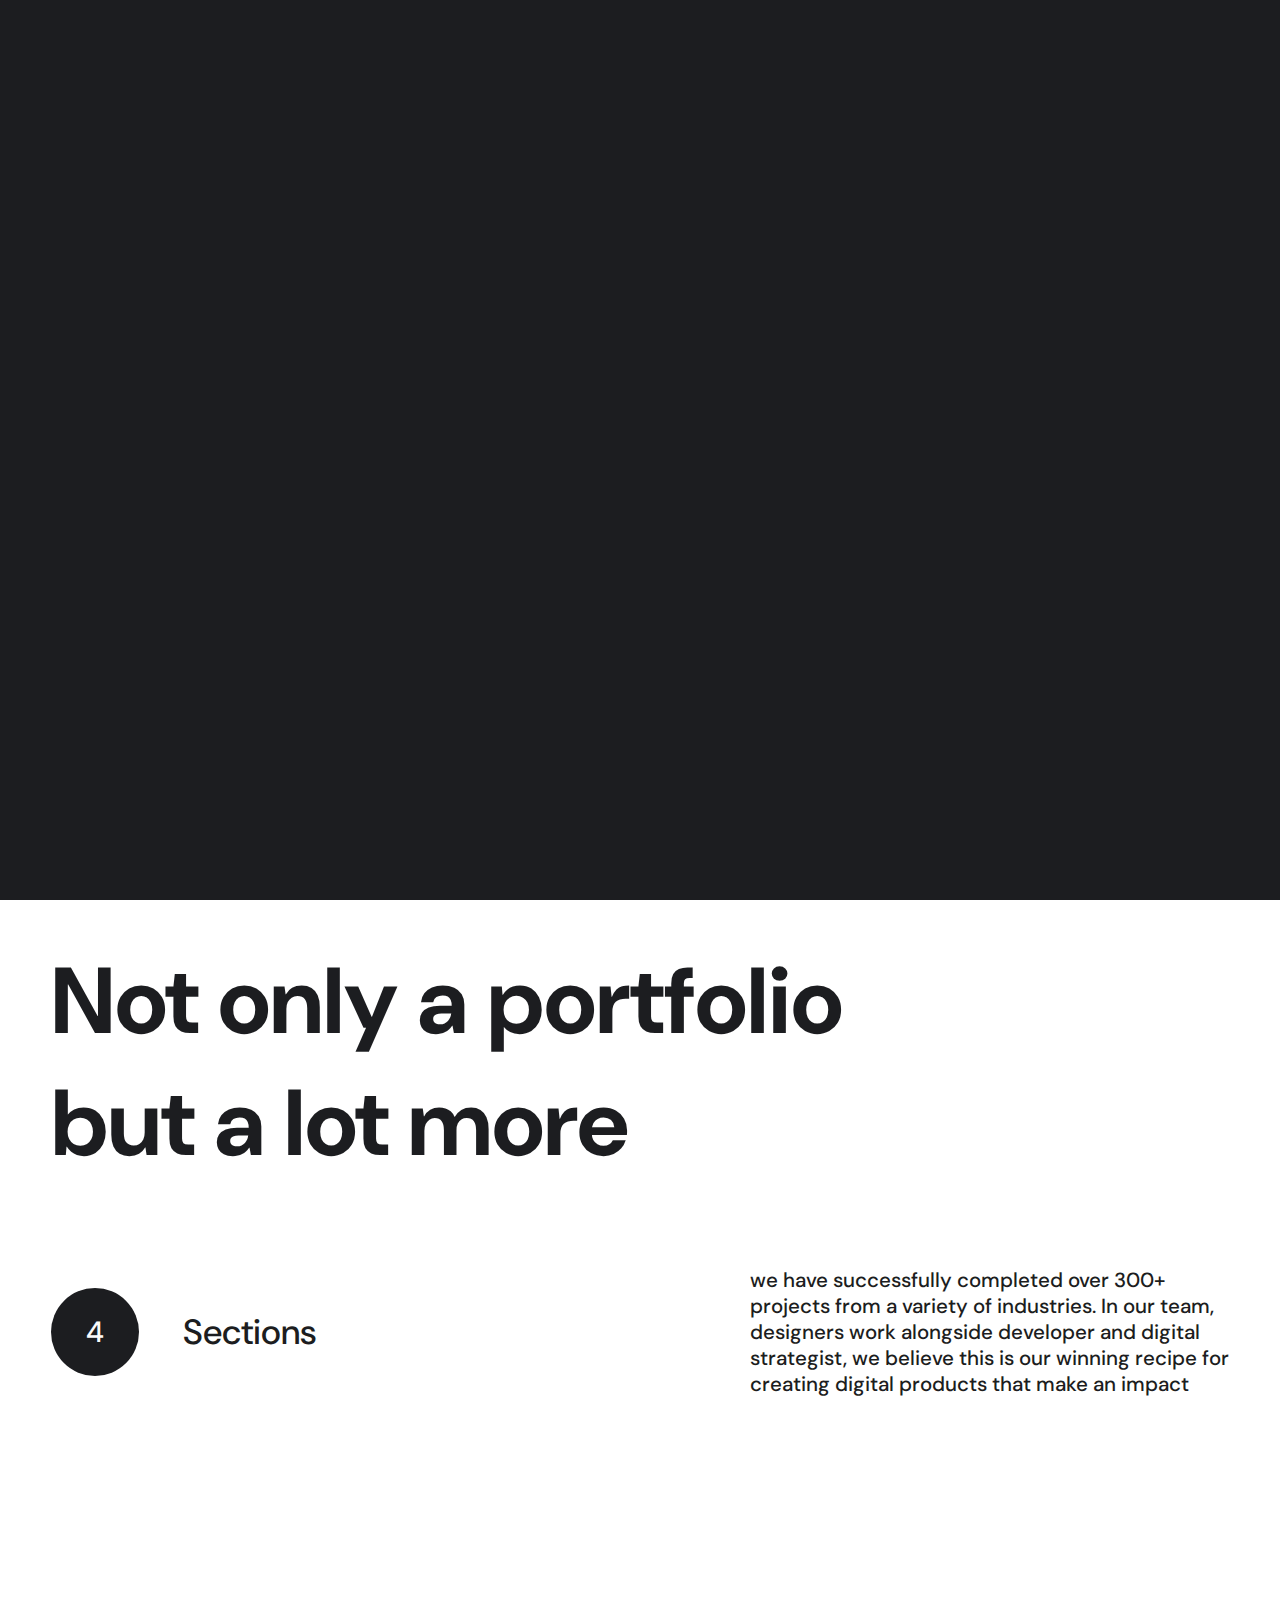
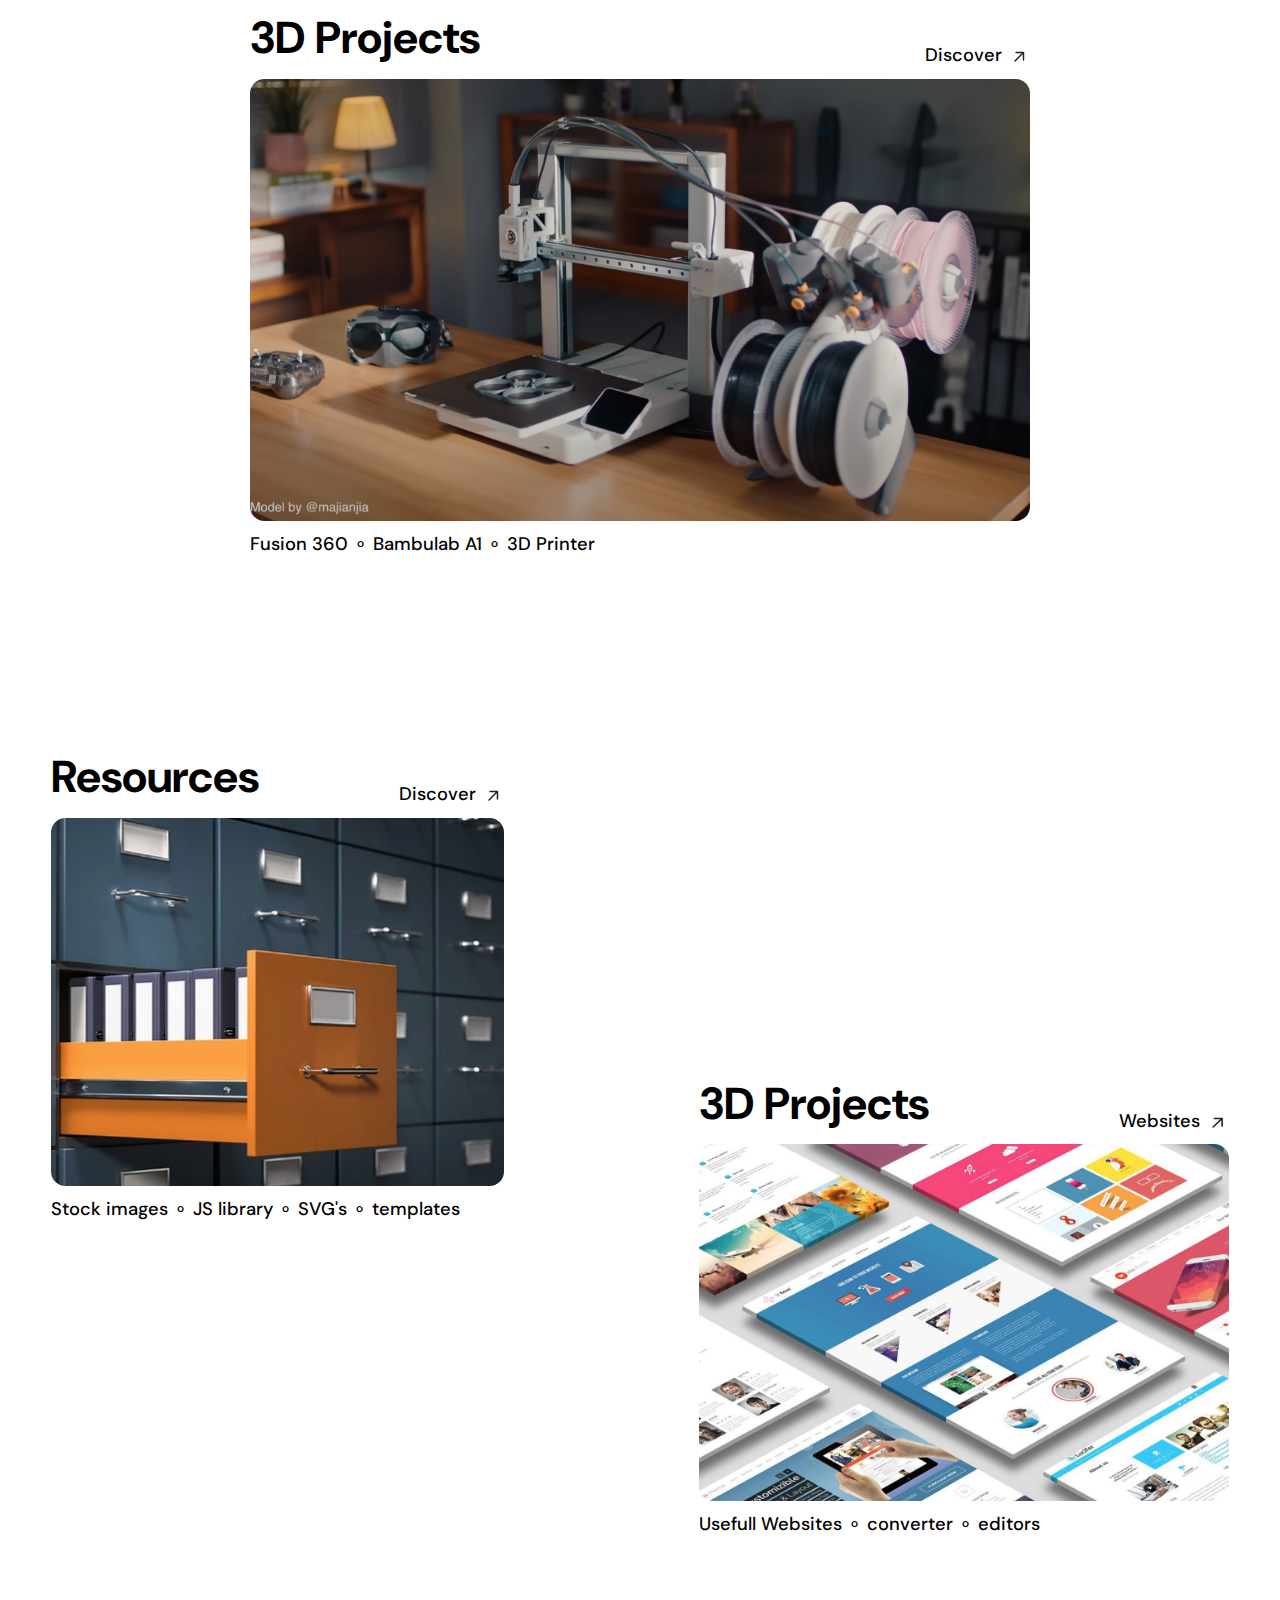
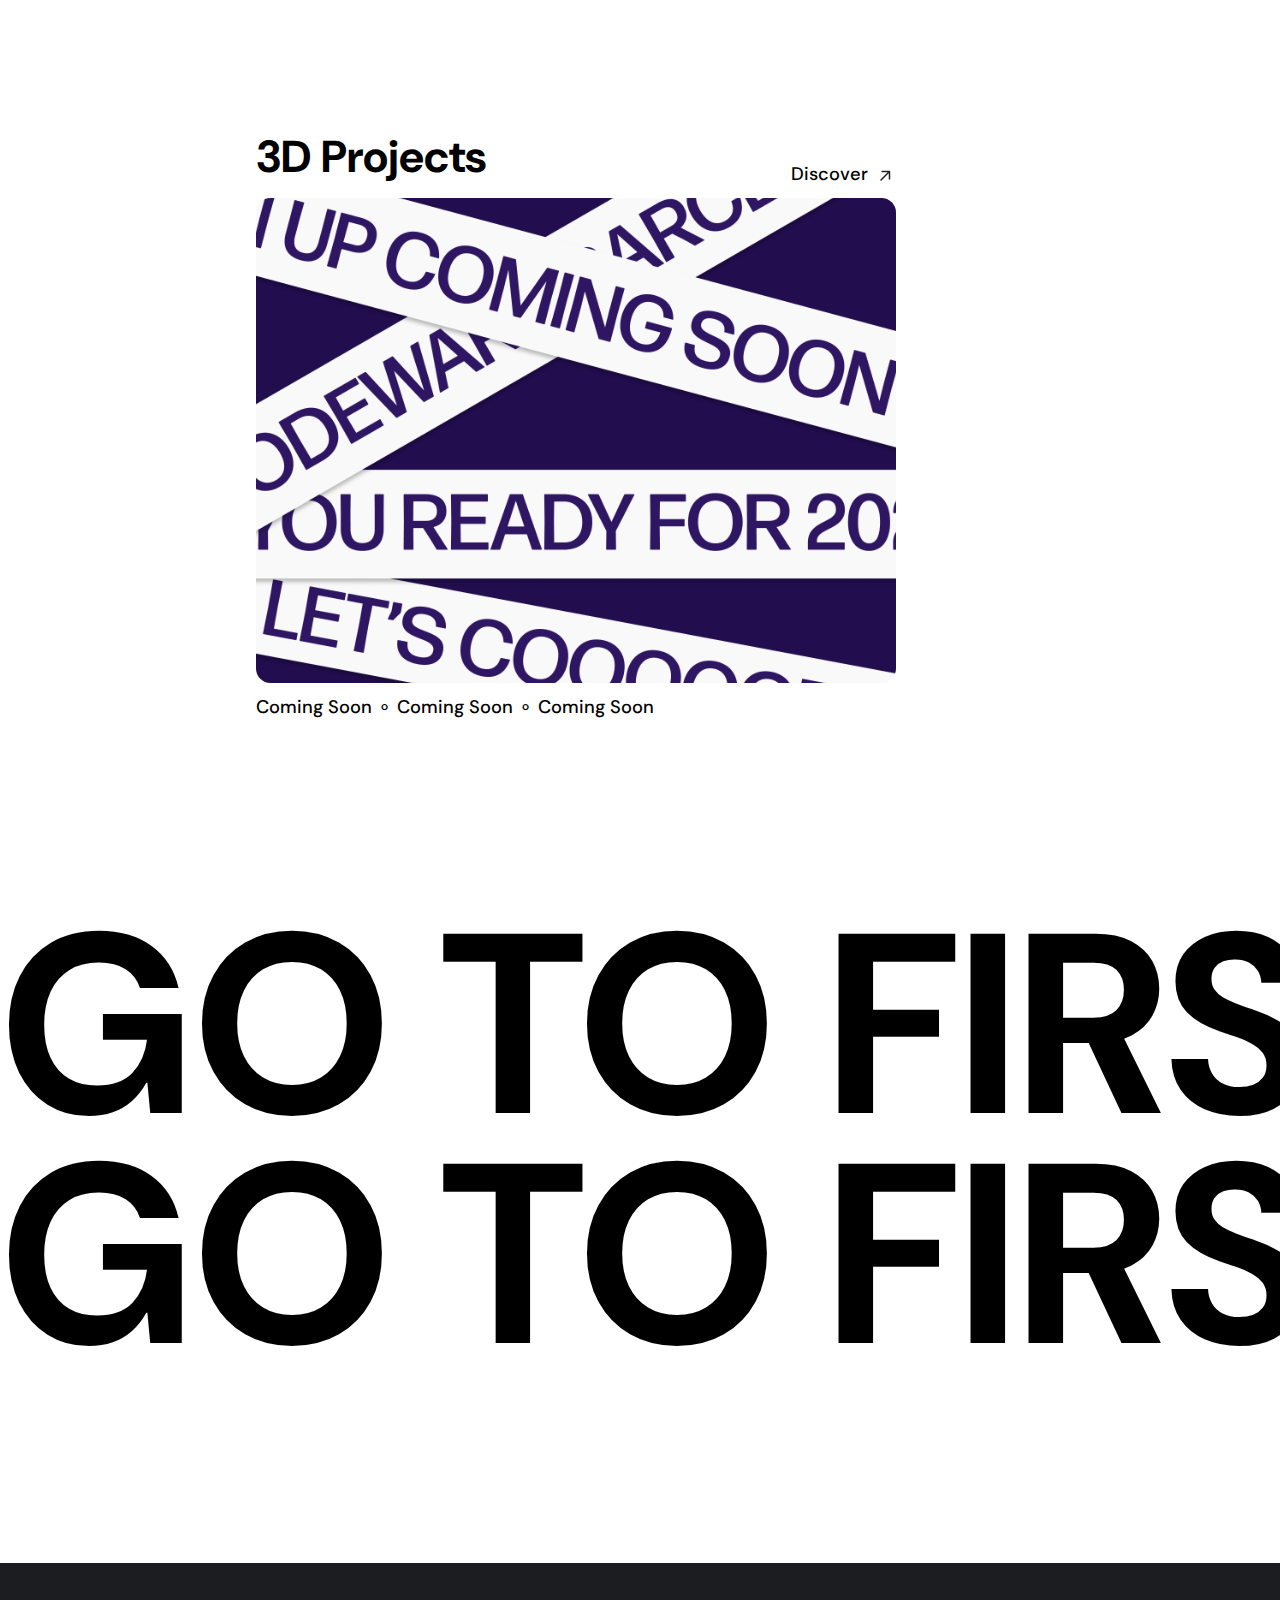
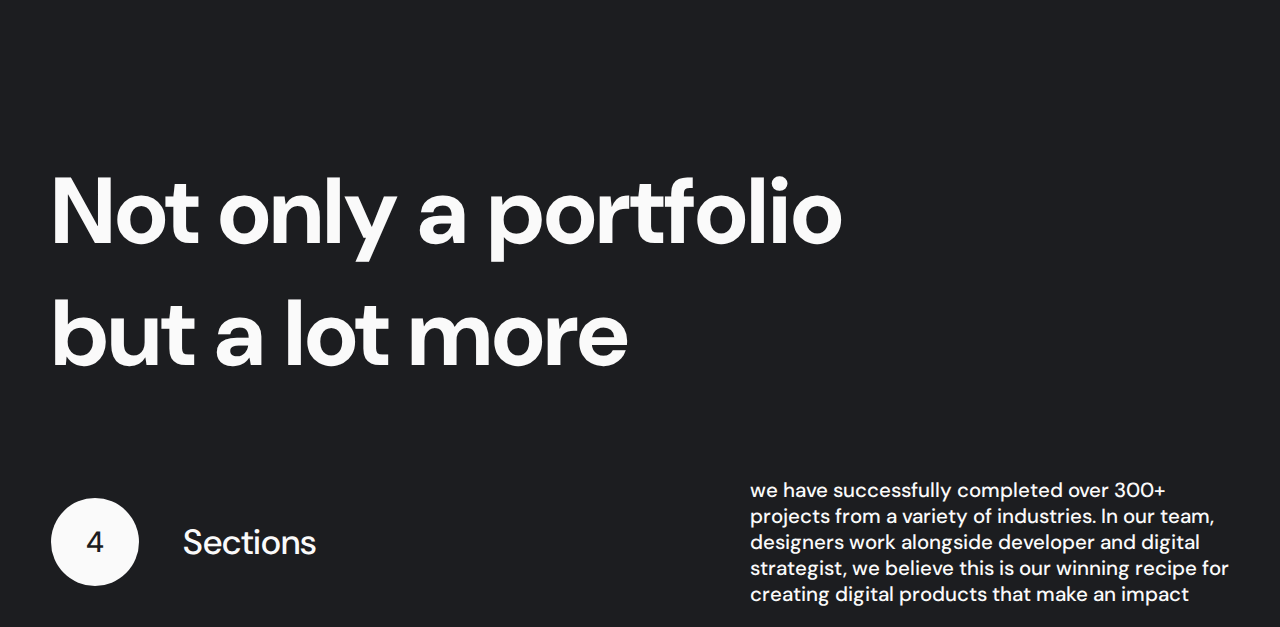
==== index.html @ 6f5a41a9 "." ====
<!DOCTYPE html>
<html lang="en">

<head>
  <meta charset="UTF-8">
  <meta name="viewport" content="width=device-width, initial-scale=1.0">
  <title>Document</title>
  <script src="script.js"></script>
  <link rel="stylesheet" type="text/css" href="style.css">

  <!--Font-->
  <link rel="preconnect" href="https://fonts.googleapis.com">
  <link rel="preconnect" href="https://fonts.gstatic.com" crossorigin>
    <link href="https://fonts.googleapis.com/css2?family=Anta&family=DM+Sans:opsz,wght@9..40,500&display=swap" rel="stylesheet">
    <link href="https://fonts.googleapis.com/css2?family=Bebas+Neue&display=swap" rel="stylesheet">


  <link rel="stylesheet" href="https://unpkg.com/mouse-follower@1/dist/mouse-follower.min.css">
  
  <link rel="stylesheet" href="https://cdn.jsdelivr.net/npm/locomotive-scroll@3.5.4/dist/locomotive-scroll.css">
    


</head>


<body data-barba="wrapper" data-scroll-container>
  <!--Loading page for rounting-->
  <div class="loading-screen" style="position: fixed; height: 100vh; width: 100vw; z-index: 100000; background-color: var(--black); top:0px">

  </div>

  <!-- ------------------------------- Header -------------------------------- -->
  <header data-scroll-section >
    <a href="index.html"style="margin-left: 1.5625rem">Mosca</a> <!-- Il margin serve per compensare il range dell'altra parte-->
    <nav>
      <a class="OutRange" href="Works.html" >
        <div class="Link magnetic" data-strength="10">
          <div class="textblock">Work</div>
        </div>
      </a>

      <a class="OutRange" href="AboutMe.html">
        <div class="Link magnetic" data-strength="10">
          <div class="textblock">About</div>
        </div>
      </a>

      <a class="OutRange" href="Contacts.html">
        <div class="Link magnetic" data-strength="10">
          <div class="textblock">Contact</div>
        </div>
      </a>
    </nav>

    
    <div class="menu-toggle">
      <button class="menu-btn menu-btn_toggle" aria-label="menu"
        style="transform: translate3d(0px, 0px, 0px);"><span></span><span></span>
      </button>
    </div>
  </header>
  <!-- -------------------------------- Menu --------------------------------- -->
  <!-- #region Menu -->

  <ham class="OutRange">
    <div class="hamButton magnetic" data-strength="30" data-strength-text="15">
      <div class="hovercolor"></div>
      <button class="menu-btn menu-btn_toggle" aria-label="menu"
        style="transform: translate3d(0px, 0px, 0px);"><span></span><span></span></button>
    </div>
  </ham>

  <menu>

    <div class="mainWrapper">
    <span class="MenuSections">Menu</span>

    <div class="MenuLinks">

      <div class="OutRange">
        <a class="tertiary-button magnetic" href="AboutMe.html" data-strength="30">
          <span class="btn-title">About Me</span>
        </a>
      </div>
      <div class="OutRange">
        <a class="tertiary-button magnetic" href="Works.html" data-strength="30">
          <span class="btn-title">Works</span>
        </a>
      </div>
      <div class="OutRange">
        <a class="tertiary-button magnetic" href="Resources.html" data-strength="30">
          <span class="btn-title ">Resources</span>
        </a>
      </div>
      <div class="OutRange">
        <a class="tertiary-button magnetic" href="UsefullWebsites.html" data-strength="30">
          <span class="btn-title ">Usefull Websites</span>
        </a>
      </div>
      <div class="OutRange">
        <a class="tertiary-button magnetic" href="3dShowcase.html" data-strength="30">
          <span class="btn-title ">3D showcase</span>
        </a>
      </div>  
    </div>


    <div class="Contacts">

      <div class="GiTwrapper">
        <span class="MenuSections">Get in Touch</span>
        <div class="OutRange">
          <a class="tertiary-button magnetic" href="#" data-strength="15">
            <span class="mail">francy.mosca03@gmail.com</span>
          </a>
        </div> 
      </div>

        <a class="secondary-button" href="Contacts.html" data-strength="100" data-strength-text="50">
          <span class="btn-ripple">
            <span></span>
          </span>
          <span class="btn-title">
            <span data-text="Contacts">Contacts</span>
          </span>
        </a>
      </div>

  </menu>
  <!-- #endregion -->


  <section class="mainContent" data-scroll-section   data-barba="container" data-barba-namespace="home">

    <div class="wrapperRollingText">
      <div class="rollingText text">
        <span>‎ MOSCAFOLIO - </span>PERSONAL WEBSITE - <!-- c'è un carattere spazio vuoto-->
      </div>
    </div> 

    <div class="wrapperCoord">

      <div class="scrollCord">
        <div class="icon"><div>
          <img src="/src/globe.svg">
        </div>
      </div>
      <div class="Text">45.131142 N°, 12.166644°E</div>
      <span class="TextToReveal">Chioggia (VE) - Italy</span>
        
      </div>  

      <div class="DiscoverWrappre">
        <span>Discover</span>
        <img src="/src/arrow.svg">
      </div>



   </div>

    <div class="parallaxImg HamTrigger">
      <div data-scroll class="wrapper">
        <img data-scroll data-scroll-speed="-2" src="src/ThisSiteMokup.png" />
      </div>
    </div>

    <div class="paragraph">

      <h1>Not only a portfolio <br> but a lot more</h1>
      <div class="wrapper">
        <div class="wrapper2">
          <div class="number"> 4 </div>
          <span>Sections</span>
        </div>
        <p>we have successfully completed over 300+<br>projects from a variety of industries. In our team,<br>designers work alongside developer and digital <br>strategist, we believe this is our winning recipe for <br>creating digital products that make an impact </p>
      </div>


    </div>

    <div class="siteSections">

      <wrapper class="wrapper1">
        <div class="upper">
          <h1>3D Projects</h1>
          <div class="VisitWebsite">
            <span>Discover</span>
            <img src="/src/arrow 135.svg">
          </div>
        </div>

        <a href="3dShowcase.html" data-cursor-text="Visit">
          <img src="src/3DProjects.png"/>
        </a>

        <div class="lower">
          Fusion 360  ⚬  Bambulab A1  ⚬  3D Printer
        </div>
      </wrapper>


      <div class="doubleWrapper"> 
        <wrapper class="wrapper2">
          <div class="upper">
            <h1>Resources</h1>
            <div class="VisitWebsite">
              <span>Discover</span>
              <img src="/src/arrow 135.svg">
            </div>
          </div>
  
          <a href="Resources.html" data-cursor-text="Visit">
            <img src="src/Resources.png"/>
          </a>
    
          <div class="lower">
            Stock images ⚬ JS library ⚬ SVG's ⚬ templates 
          </div>
        </wrapper>
  
        <wrapper class="wrapper3">
          <div class="upper">
            <h1>3D Projects</h1>
            <div class="VisitWebsite">
              <span>Websites</span>
              <img src="/src/arrow 135.svg">
            </div>
          </div>
          <a href="UsefullWebsites.html" data-cursor-text="Visit">
            <img src="src/Sites.png"/>
          </a>
          <div class="lower">
            Usefull Websites ⚬ converter ⚬ editors
          </div>
        </wrapper>
      </div>

      <wrapper class="wrapper4">
        <div class="upper">
          <h1>3D Projects</h1>
          <div class="VisitWebsite">
            <span>Discover</span>
            <img src="/src/arrow 135.svg">
          </div>
        </div>
        <a href="ComingSoon.html" data-cursor-text="Visit">
          <img src="src/ComingSoon.png"/>
        </a>
          <div class="lower">
            Coming Soon ⚬ Coming Soon ⚬ Coming Soon 
        </div>
      </wrapper>



    </div>

    <div class="RollingLink">
      <a class="panel-auto" href="3dShowcase.html" data-cursor-img="./src/3DProjects.png" data-cursor-text="Open">
        <h1 data-scroll data-scroll-direction="horizontal" data-scroll-speed="4">Go to First</h1>
        <h1 data-scroll data-scroll-direction="horizontal" data-scroll-speed="-4">Go to First</h1>
      </a>
    </div>

    <section class="blackSection">
      
    <div class="paragraph">
      <h1>Not only a portfolio <br> but a lot more</h1>
      <div class="wrapper">
        <div class="wrapper2">
          <div class="number"> 4 </div>
          <span>Sections</span>
        </div>
        <p>we have successfully completed over 300+<br>projects from a variety of industries. In our team,<br>designers work alongside developer and digital <br>strategist, we believe this is our winning recipe for <br>creating digital products that make an impact </p>
      </div>


    </div>

    </section>

  </section>

    
</body>
  <!-- Non posso usare altro JS-->

<script src="https://unpkg.com/gsap@latest/dist/gsap.min.js"></script>
<script src="https://unpkg.com/@barba/core"></script>
<script src="https://cdnjs.cloudflare.com/ajax/libs/gsap/3.12.2/ScrollTrigger.min.js"></script>
<script src="https://unpkg.com/mouse-follower@1/dist/mouse-follower.min.js"></script>
<script src="https://cdn.jsdelivr.net/npm/locomotive-scroll@3.5.4/dist/locomotive-scroll.min.js"></script>
<script src="https://cdnjs.cloudflare.com/ajax/libs/jquery/3.7.1/jquery.min.js"></script>
</html>
---- style.css ----
:root {
  --padding: 4vw;
  --black: #1c1d20;
  --white: #fafafa;
  --secondaryWhite: #fcfcfc;
  --accent: #7b95e3;
}

body {
  margin: 0;
  font-family: "DM sans";
  font-weight: 500;
  -webkit-font-smoothing: antialiased;
  overflow-x: hidden;
  -ms-overflow-style: none; /* IE e Edge */
  scrollbar-width: none; /* Firefox */
}

a {
  text-decoration: none;
  color: black;
}

::-webkit-scrollbar {
  display: none;
}

/* #region Header */

header {
  width: 100%;
  height: 6.25rem;
  display: flex;
  align-items: center;
  justify-content: space-between;
  flex-direction: row;
  padding: calc(var(--padding) / 2) calc(var(--padding) / 2);
  box-sizing: border-box;
  transform: translate(0, 0) rotate(0.001deg);
  font-size: 1.4rem;
  background-color: transparent;
  position: fixed;
  z-index: 999;
}

header nav {
  display: flex;
  flex-direction: row;
}

.Link {
  width: 3.125rem;
  height: 1rem;
  color: var(--black);
  flex-direction: column;
  justify-content: center;
  align-items: center;
  display: flex;
  position: absolute;
}

nav .OutRange {
  /* this is the range*/
  width: calc(3.125rem + 3.125rem); /* 25px in ogni direzione*/
  height: calc(1rem + 3.125rem);
  display: flex;
  justify-content: center;
  align-items: center;
}

.OutRange:hover .textblock:after {
  width: 110%;
  left: 0%;
}

.textblock:after {
  content: "";
  pointer-events: none;
  bottom: -0.7rem;
  left: 50%;
  position: absolute;
  width: 0%;
  height: 2px;
  border-radius: 50px;
  background-color: var(--black);
  transition-timing-function: cubic-bezier(0.25, 0.8, 0.25, 1);
  transition-duration: 400ms;
}
/* #endregion */

/* #region Hamburger Menu */

menu.-active {
  transform: translateX(0%);
}

.hamButton {
  width: 85px;
  height: 85px;
  background-color: var(--black);
  border-radius: 50%;
  position: absolute;
  overflow: hidden;
  z-index: 1001;
}

.hovercolor {
  height: 0%;
  background-color: var(--accent);
  border-radius: 50%;
  position: absolute;
  top: auto;
  bottom: 0%;
  left: 0%;
  right: 0%;
  transition: 0.4s cubic-bezier(0.1, 1, 0.6, 1);
}

ham.OutRange {
  position: fixed;
  right: 0px;
  top: 0px;
  width: 150px;
  height: 150px;
  justify-content: center;
  align-items: center;
  border-radius: 50%;
  z-index: 1001;
  display: flex;
  transform: scale(0%);
}

ham .menu-btn_toggle {
  width: 100%;
  height: 100%;
  padding: calc((100% - 24px) / 2);
}

ham .menu-btn_toggle span {
  background: var(--white);
}

.menu-toggle {
  display: none;
  margin-right: 1.5625rem;
  padding: 0;
}

.menu-btn_toggle {
  position: relative;
  padding: 0;
  border: none;
  background-color: transparent;
  display: block;
  width: 24px;
  height: 24px;
  z-index: 98;
}

.menu-btn_toggle span {
  display: block;
  width: 100%;
  height: 2px;
  margin: 6px 0;
  position: relative;
  top: 0;
  background: var(--black);
  transition: top 0.2s 0.3s, transform 0.3s 0s, opacity 0.3s 0.1s,
    background 0.4s;
}

.menu-btn_toggle.-active span {
  transition: top 0.2s, transform 0.3s 0.3s, opacity 0.2s 0.3s;
}

.menu-btn_toggle.-active span:first-child {
  top: 4px;
  transform: rotate(45deg);
}

.menu-btn_toggle.-active span:last-child {
  top: -4px;
  transform: rotate(-45deg);
}

@media screen and (max-width: 743px) {
  header nav {
    display: none;
  }

  .menu-toggle {
    display: block;
  }
}

/* #endregion */

/* #region Menu */

menu {
  background-color: var(--black);
  position: fixed;
  margin: 0;
  left: auto;
  top: 0;
  right: 0;
  bottom: 0;
  transform: translateX(100%);
  transition: ease 0.5s;
  padding: 0;
  display: flex;
  align-items: center;
  z-index: 1000;
}

@media screen and (max-width: 743px) {
  menu {
    left: 0vw;
  }
}

.MenuSections {
  font-size: 1.25rem;
  margin-left: 4.375rem;
  color: var(--secondaryWhite);
}

.Contacts .MenuSections {
  margin-left: 0;
}

.MenuLinks {
  margin-top: 1rem;
  margin-bottom: 6rem;
  display: flex;
  align-items: center;
  justify-content: center;
  flex-direction: column;
  width: min-content;
}

.tertiary-button {
  text-decoration: none;
  font-size: 30px;
  color: var(--white);
  white-space: nowrap;
  box-sizing: border-box;
  display: flex;
  align-items: center;
  justify-content: center;
  margin: 0px;
  transition: color 0.2s ease;
}

menu .OutRange {
  padding: 0 4.375rem;
  box-sizing: border-box;
  display: flex;
  align-items: center;
  justify-content: left;
  width: 100%;
}

menu .OutRange:hover .tertiary-button {
  color: var(--accent);
}

.tertiary-button .btn-title {
  position: relative;
  padding: 0 0.16em 0 0;
  overflow: hidden;
  z-index: 2;
  font-size: 4.375rem;
}

.Contacts .OutRange {
  padding: 1.5rem 0;
  margin-left: 1.5rem;
  box-sizing: border-box;
  display: flex;
  align-items: center;
  justify-content: center;
}

.Contacts {
  height: calc(
    30px + 0.5em + 6rem
  ); /* sarebbe il padding + text height + half row height*/
  display: flex;
  align-items: center;
  justify-content: space-between;
  margin: 0 4.375rem;
}

.Contacts .GiTwrapper {
  box-sizing: border-box;
  padding: 2.2rem 0;
  display: flex;
  align-items: flex-start;
  justify-content: space-between;
  flex-direction: column;
  height: 100%;
}

.GiTwrapper {
  transform: translateY(
    0.5rem
  ); /* serve per confermare il padding dell Outrange*/
}

.GiTwrapper .mail {
  font-size: 16px;
  color: var(--accent);
}

.GiTwrapper .OutRange {
  padding: 0.5rem 0;
  margin-left: 0;
  display: flex;
  align-items: center;
  justify-content: center;
}

.secondary-button {
  text-decoration: none;
  font-size: 30px;
  line-height: 1em;
  color: var(--white);
  overflow: hidden;
  border-radius: 100px;
  transition: transform 0.3s;
  padding: 1.5rem 3rem;
  box-sizing: border-box;
  display: flex;
  align-items: center;
  justify-content: center;
  position: relative;
  margin: 0px;
  border: solid;
}

.secondary-button .btn-ripple {
  position: absolute;
  top: 0;
  left: 0;
  right: 0;
  bottom: 0;
  overflow: hidden;
}

.secondary-button .btn-ripple span {
  display: block;
  width: 100%;
  height: 100%;
  transform: translateY(101%);
  background-color: var(--white);
  border-radius: 50% 50% 0 0;
  transition: transform 0.5s cubic-bezier(0.4, 0, 0, 1),
    border-radius 0.5s cubic-bezier(0.4, 0, 0, 1);
}

.secondary-button .btn-title {
  position: relative;
  padding: 0 0.16em 0 0;
  overflow: hidden;
  z-index: 2;
}

.secondary-button .btn-title span {
  display: block;
  transition: transform 0.8s cubic-bezier(0.16, 1, 0.3, 1);
}

.secondary-button .btn-title span:after {
  content: attr(data-text);
  position: absolute;
  top: 110%;
  left: 0;
  color: var(--black);
}

/*Effetto Bounce*/
@media (pointer: fine) {
  .secondary-button:hover .btn-title span {
    transform: translateY(-110%);
  }
}

@media (pointer: fine) {
  .secondary-button:hover .btn-ripple span {
    border-radius: 0;
    transform: translateY(0);
    transition-duration: 0.5s, 0.9s;
  }
}

/* #endregion */

/* #region Scrolling Text */

@font-face {
  font-family: "Horgen";
  src: url("fonts/Devant\ Horgen.otf");
}

.wrapperRollingText {
  white-space: nowrap;
  margin-top: 100px; /*deve rimanere fisso, ho impostato la navbar a fixed*/
}

.rollingText {
  -webkit-font-smoothing: none;
  font-family: "Horgen";
  font-size: 30vw;
  color: var(--black);
  display: inline-block;
}

.wrapperCoord {
  box-sizing: border-box;
  width: 100%;
  padding: calc(var(--padding) / 2) var(--padding);
  padding-top: 200px;
  display: flex;
  align-items: center;
  justify-content: space-between;
  font-size: 1.4rem;
  color: var(--black);
}

.scrollCord .icon {
  background-color: white;
  z-index: 1;
}

.scrollCord {
  width: 285px;
  height: 50px;
  display: flex;
  align-items: center;
  gap: 5px;
  overflow: hidden;
  white-space: nowrap;
}

.scrollCord .TextToReveal,
.scrollCord .Text,
.scrollCord .icon div {
  transition: transform 0.6s cubic-bezier(0.4, 0, 0, 1);
  font-size: 1.4rem;
}

.scrollCord .icon div {
  display: grid;
  place-items: center;
}

.scrollCord:hover .Text {
  transform: translateX(calc(-100% - 5px));
}

.scrollCord:hover .TextToReveal {
  transform: translateX(-260px);
}

.scrollCord:hover .icon div {
  transform: rotate(-360deg);
}

.DiscoverWrappre {
  display: flex;
  align-items: center;
  justify-content: space-between;
}

.DiscoverWrappre img {
  height: 1.4rem;
  margin-left: 10px;
  animation: bounce 4s infinite;
}

@keyframes bounce {
  0%,
  80%,
  90%,
  100% {
    transform: translateY(0);
  }
  85% {
    transform: translateY(-10px);
  }
  95% {
    transform: translateY(-5px);
  }
}

/* #endregion */

/* #region parallax */
.parallaxImg {
  margin: 0 var(--padding);
  width: calc(100% - var(--padding) * 2);
  display: flex;
  align-items: center;
  justify-content: center;
}

.parallaxImg .wrapper {
  overflow: hidden;
  border-radius: 1.14vw;

}

.parallaxImg img {
  width: 100%;
  object-fit: cover;
}

/* #endregion */

/* #region paragraph */

.paragraph{
  margin: 0 var(--padding);
  margin-top: 15vh;
  width: calc(100% - var(--padding) * 2);

}


.paragraph{
  color: var(--black);
}

.paragraph .wrapper{
  display: flex;
  align-items: center;
  justify-content: space-between;
  width: 100%; 
}

.paragraph .wrapper2{
  display: flex;
  align-items: center;
  justify-content: left;
  gap: 3.428vw;
}

.paragraph .wrapper2 .number{
  background-color: var(--black);
  color: var(--white);
  width: 6.85vw;
  height: 6.85vw;
  font-size: 2.28vw;
  border-radius: 60px;
  display: flex;
  align-items: center;
  justify-content:center;
}
.paragraph h1{
  font-size: 7.314vw;
}

.paragraph p{
  font-size: 1.6vw;
}

.paragraph span{
  font-size: 2.74vw;
}

/* #endregion */

/* #region siteSections */

.siteSections {
  padding: 15vw 0;
}

.siteSections wrapper{
  display: flex;
  align-items: center;
  justify-content: center;
  flex-direction: column;
  gap:0.914vw;
}

.siteSections wrapper a {
  overflow: hidden;
  border-radius: 1.14vw;
  padding: 0;
  margin: 0;
}

.siteSections wrapper a > img{
  width: 100%;
  position: relative;
  transition: 1s cubic-bezier(0.1, 1, 0.6, 1);
  padding: 0;
  margin: 0;
  transform: scale(1.07);
}

.siteSections wrapper a:hover > img{
  transform: scale(1.12);
}


.upper{
  width: 61vw;
  display: flex;
  align-items: center;
  justify-content: space-between;
}

.upper h1{
  font-size: 3.5vw;
  margin: 0;
}

.upper .VisitWebsite{
  display: flex;
  align-items: center;
  align-self: flex-end;
  justify-content: center;
  margin: 0;
  font-size: 1.43vw;
}

.upper .VisitWebsite img{
  height: 1.43vw;
  margin-left: 10px;
}

.lower{
  width: 61vw;
  font-size: 1.43vw;
}


.doubleWrapper{
  margin: 0 var(--padding);
  width: calc(100% - var(--padding) * 2);
  display: flex;
  align-items: flex-end;
  justify-content: space-between;
  padding: 15vw 0 calc(15vw + 35vh)  0;
}

.wrapper1 > a{
  width: 61vw;
}

.wrapper2 > a{
  width: 35.37vw;
}

.wrapper2 .upper{
  width: 35.37vw;
}
.wrapper2 .lower{
  width: 35.37vw;
}


.wrapper3{
  transform: translateY(35vh);
}

.wrapper3 > a{
  width: 41.42vw;
}

.wrapper3 .upper{
  width: 41.42vw;
}
.wrapper3 .lower{
  width: 41.42vw;
}

.wrapper4{
  transform: translateX(-5%);
}

.wrapper4 > a{
  width: 50%;
}

.wrapper4 .upper{
  width: 50%;
}
.wrapper4 .lower{
  width: 50%;
}


/* #endregion */

/* #region siteSections */

.RollingLink h1 {
  margin: 0;
  font-size: 20vw;
  line-height: 0.9em;
  text-transform: uppercase;
  white-space: nowrap;


}

.RollingLink .panel-auto {
  height: auto;
  -webkit-user-select: none;
  -moz-user-select: none;
  -ms-user-select: none;
  user-select: none;
}

.RollingLink{
  padding-bottom: 15vw;
}

/* #endregion */

/* #region blackSection */

.blackSection{
  box-sizing: border-box;
  padding-top: var(--padding);  
  background-color: var(--black);
  width: 100%;
}

.blackSection .paragraph{
  color: var(--white);
}

.blackSection .paragraph h1{
  color: var(--white);
  margin-top: 0;

}

.blackSection .paragraph .wrapper2 .number{
  background-color: var(--white);
  color: var(--black);
}
/* #endregion */


/*
TODO List:
- modificare le scritte e i colori di cuberto mouse follower per le sezioni e la scritta che scorre
- finire works
- finire scrolling works
- inventarsi qualcosa per un rimando all'about me
- footer
*/
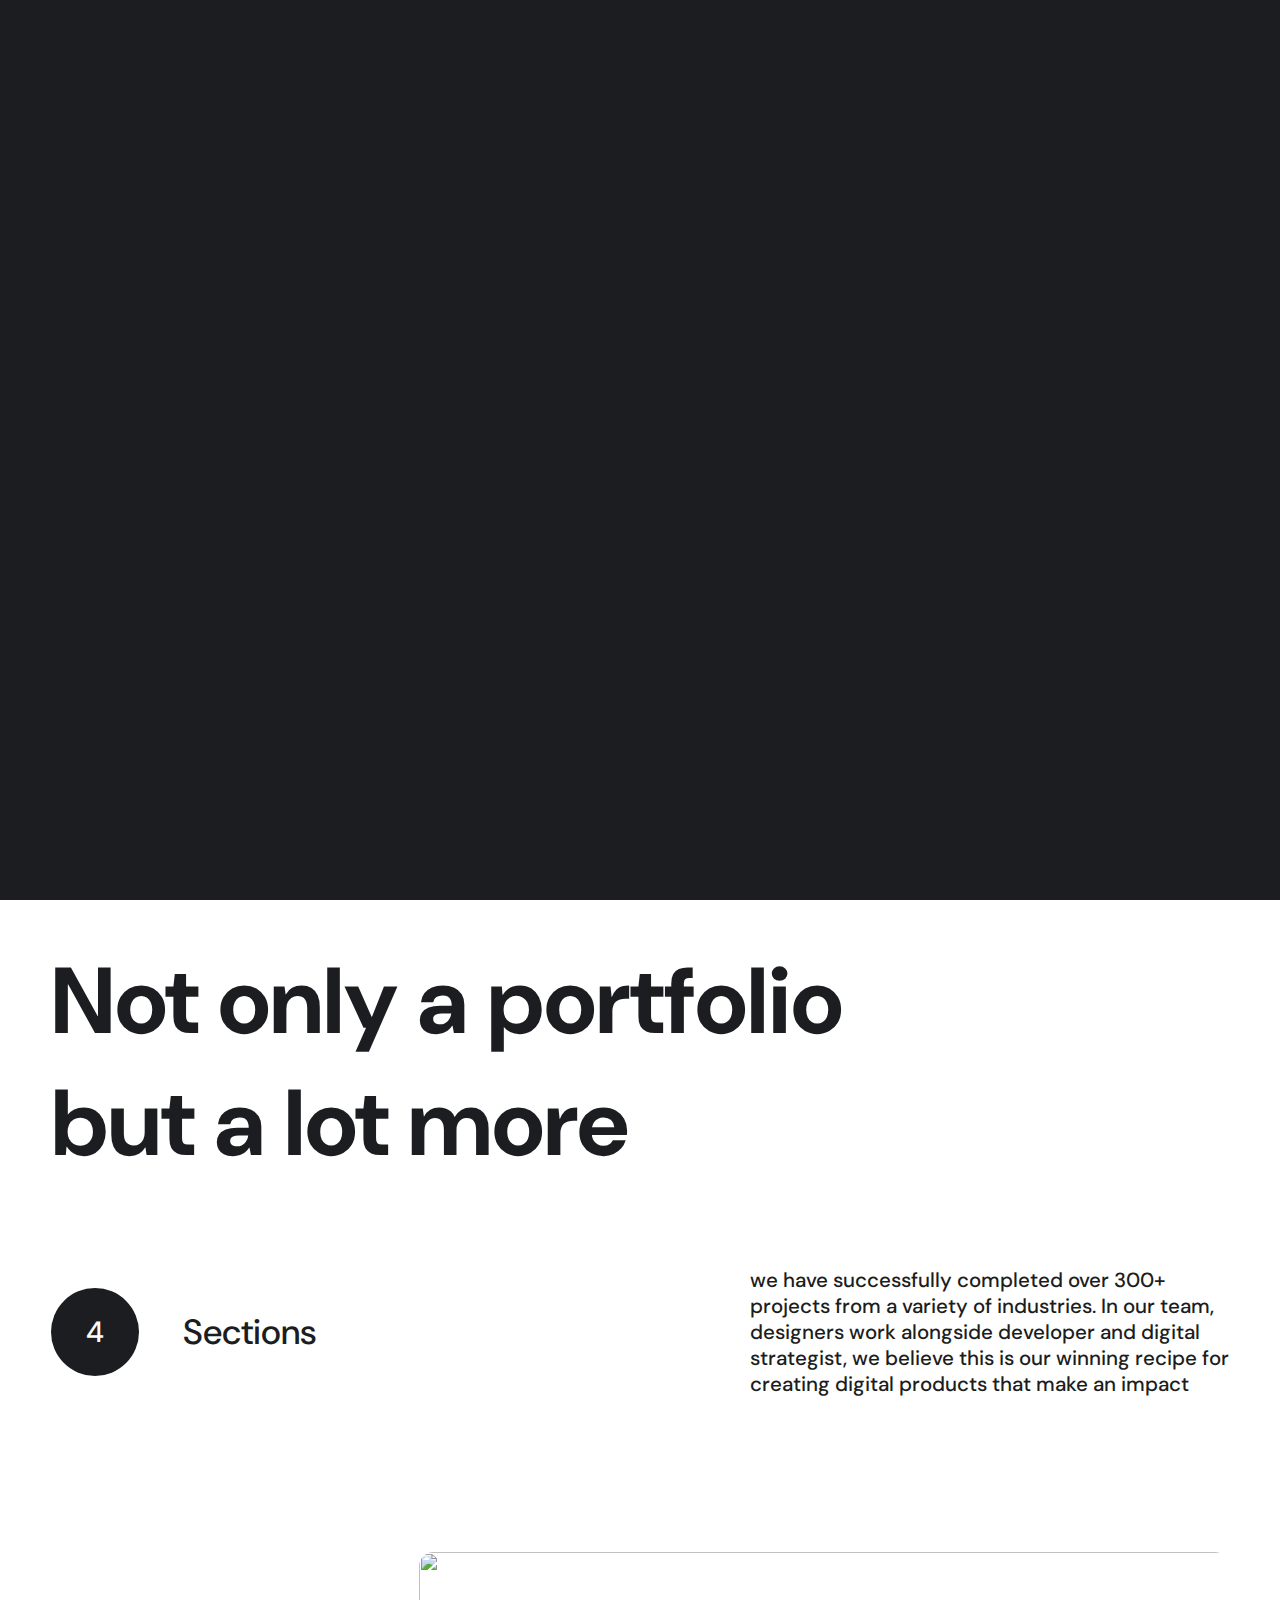
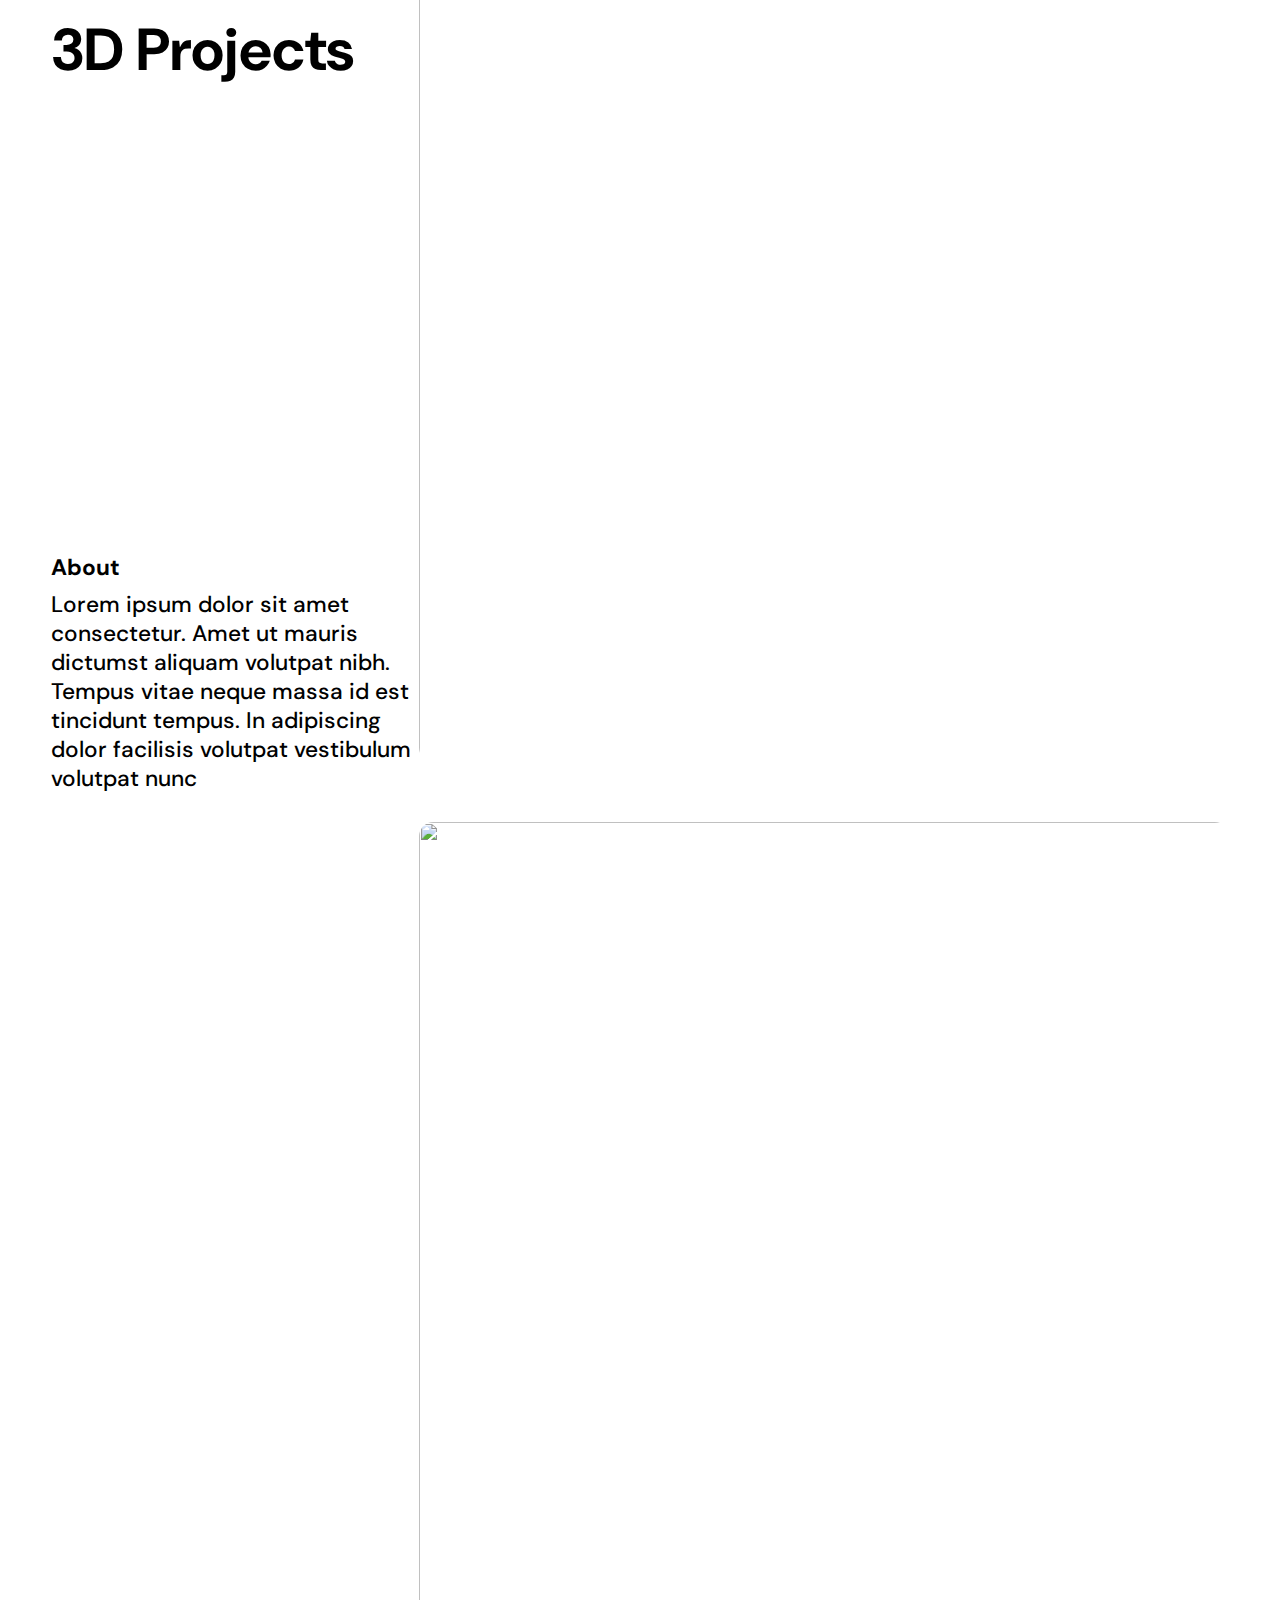
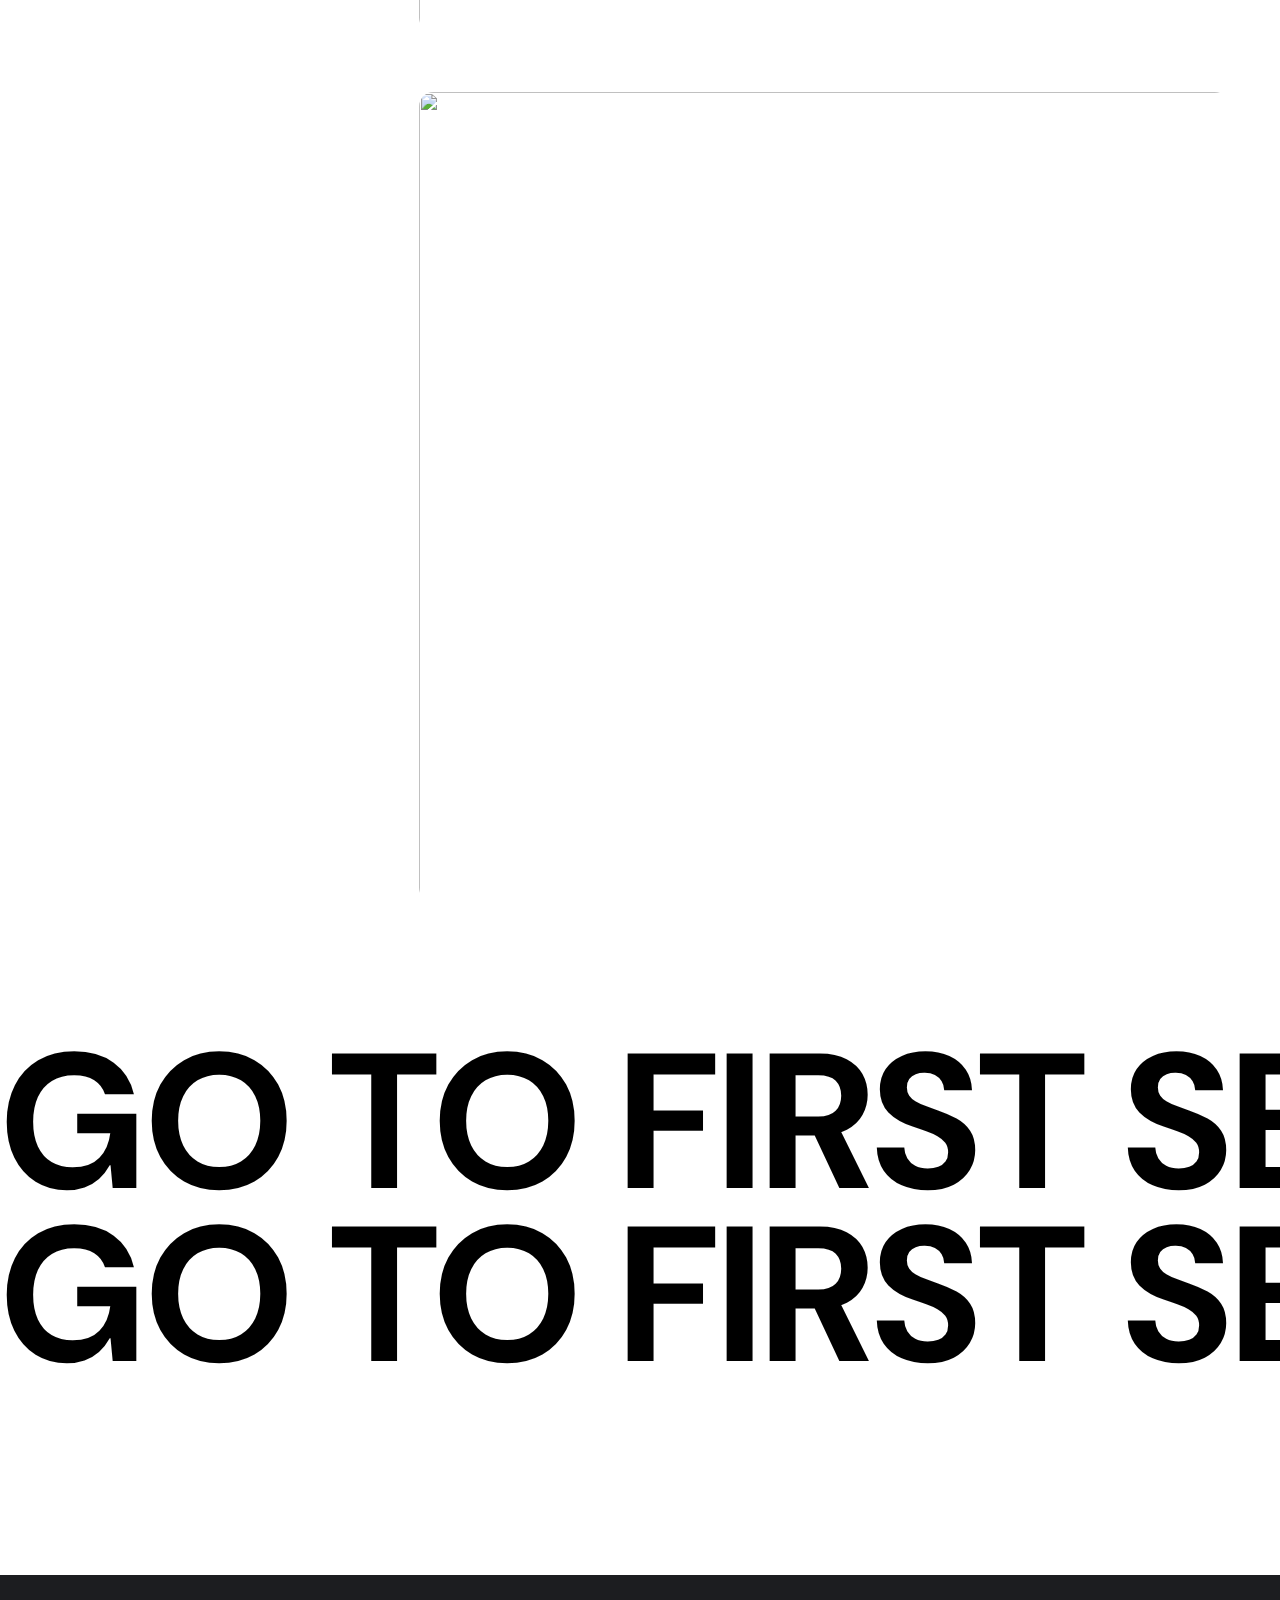
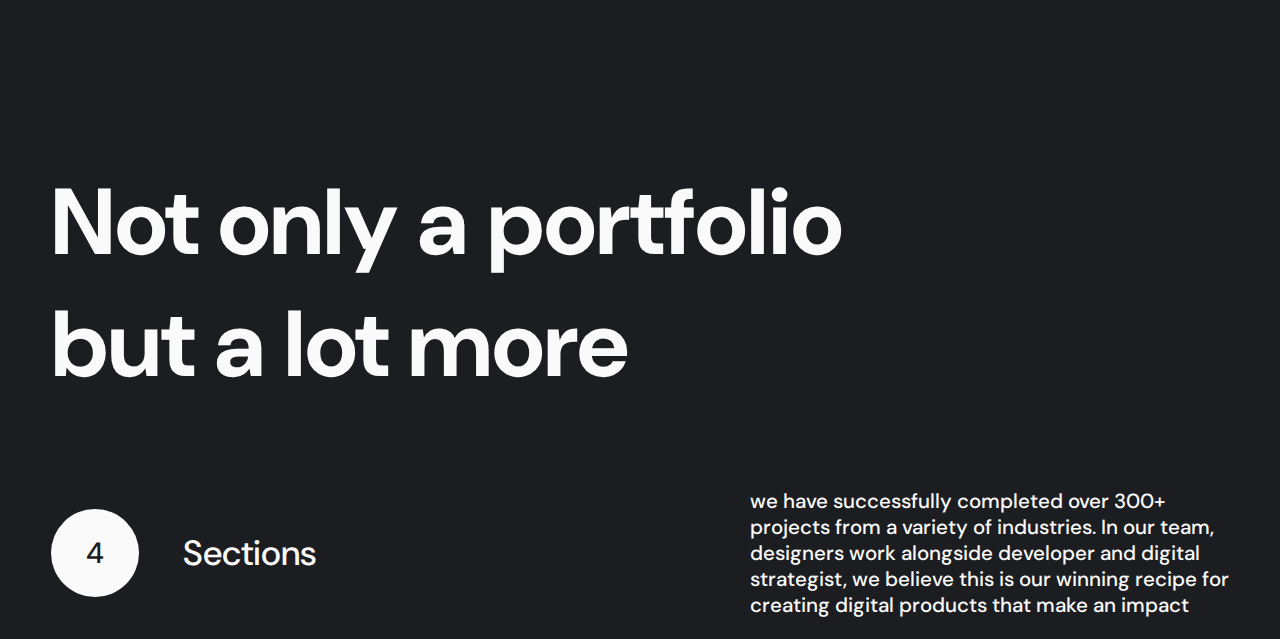
==== commit 37be4ceb: "Co-authored-by: mattiameneguolo <mattiameneguolo@users.noreply.github.com>" ====
--- a/index.html
+++ b/index.html
@@ -180,87 +180,49 @@
 
     </div>
 
-    <div class="siteSections">
-
-      <wrapper class="wrapper1">
-        <div class="upper">
-          <h1>3D Projects</h1>
-          <div class="VisitWebsite">
-            <span>Discover</span>
-            <img src="/src/arrow 135.svg">
+    <div class="siteSection" id="pin">
+
+      <div class="LeftText" data-scroll data-scroll-sticky data-scroll-target="#pin">
+        <h1>3D Projects</h1>
+        <div class="tagWrapper">
+          
+        </div>
+
+        <div class="pWrapper">
+          <h2>About</h2>
+          <p>Lorem ipsum dolor sit amet consectetur. Amet ut mauris dictumst aliquam volutpat nibh. Tempus vitae neque massa id est tincidunt tempus. In adipiscing dolor facilisis volutpat vestibulum volutpat nunc </p>
+        </div>
+
+      </div>
+
+      <div class="imgWrapper" > 
+
+        <div class="parallaxImg">
+          <div data-scroll class="wrapper">
+            <img data-scroll data-scroll-speed="-2" src="src/ThisSiteMokup.png" />
           </div>
         </div>
 
-        <a href="3dShowcase.html" data-cursor-text="Visit">
-          <img src="src/3DProjects.png"/>
-        </a>
-
-        <div class="lower">
-          Fusion 360  ⚬  Bambulab A1  ⚬  3D Printer
-        </div>
-      </wrapper>
-
-
-      <div class="doubleWrapper"> 
-        <wrapper class="wrapper2">
-          <div class="upper">
-            <h1>Resources</h1>
-            <div class="VisitWebsite">
-              <span>Discover</span>
-              <img src="/src/arrow 135.svg">
-            </div>
+        <div class="parallaxImg">
+          <div data-scroll class="wrapper">
+            <img data-scroll data-scroll-speed="-2" src="src/ThisSiteMokup.png" />
           </div>
+        </div>
+
+        <div class="parallaxImg">
+          <div data-scroll class="wrapper">
+            <img data-scroll data-scroll-speed="-2" src="src/ThisSiteMokup.png" />
+          </div>
+        </div>
+      </div>
+      
+
+    </div>
   
-          <a href="Resources.html" data-cursor-text="Visit">
-            <img src="src/Resources.png"/>
-          </a>
-    
-          <div class="lower">
-            Stock images ⚬ JS library ⚬ SVG's ⚬ templates 
-          </div>
-        </wrapper>
-  
-        <wrapper class="wrapper3">
-          <div class="upper">
-            <h1>3D Projects</h1>
-            <div class="VisitWebsite">
-              <span>Websites</span>
-              <img src="/src/arrow 135.svg">
-            </div>
-          </div>
-          <a href="UsefullWebsites.html" data-cursor-text="Visit">
-            <img src="src/Sites.png"/>
-          </a>
-          <div class="lower">
-            Usefull Websites ⚬ converter ⚬ editors
-          </div>
-        </wrapper>
-      </div>
-
-      <wrapper class="wrapper4">
-        <div class="upper">
-          <h1>3D Projects</h1>
-          <div class="VisitWebsite">
-            <span>Discover</span>
-            <img src="/src/arrow 135.svg">
-          </div>
-        </div>
-        <a href="ComingSoon.html" data-cursor-text="Visit">
-          <img src="src/ComingSoon.png"/>
-        </a>
-          <div class="lower">
-            Coming Soon ⚬ Coming Soon ⚬ Coming Soon 
-        </div>
-      </wrapper>
-
-
-
-    </div>
-
     <div class="RollingLink">
       <a class="panel-auto" href="3dShowcase.html" data-cursor-img="./src/3DProjects.png" data-cursor-text="Open">
-        <h1 data-scroll data-scroll-direction="horizontal" data-scroll-speed="4">Go to First</h1>
-        <h1 data-scroll data-scroll-direction="horizontal" data-scroll-speed="-4">Go to First</h1>
+        <h1 data-scroll data-scroll-direction="horizontal" data-scroll-speed="4">Go to First Section</h1>
+        <h1 data-scroll data-scroll-direction="horizontal" data-scroll-speed="-4">Go to First Section</h1>
       </a>
     </div>
 
--- a/style.css
+++ b/style.css
@@ -4,6 +4,8 @@
   --white: #fafafa;
   --secondaryWhite: #fcfcfc;
   --accent: #7b95e3;
+  --auto-marign: 0 var(--padding);
+  --auto-width: calc(100% - var(--padding) * 2);
 }
 
 body {
@@ -573,134 +575,85 @@
 
 /* #region siteSections */
 
-.siteSections {
-  padding: 15vw 0;
-}
-
-.siteSections wrapper{
-  display: flex;
-  align-items: center;
-  justify-content: center;
+.siteSection{
+  margin: var(--auto-marign);
+  margin-top: 15vh;
+  margin-bottom: 15vh;
+  width: --auto-width;
+  display: flex;
+  align-items: center;
+  justify-content: space-between;
+}
+
+.siteSection .LeftText{
+  height: 100vh;
+  width: 100%;
+  align-self: flex-start;
+  display: flex;
+  align-items: center;
+  justify-content: space-between;
   flex-direction: column;
-  gap:0.914vw;
-}
-
-.siteSections wrapper a {
+  box-sizing: border-box;
+  padding: 5% 0;
+}
+
+.siteSection h1{
+  font-size: 4.62vw;
+  width: 100%;
+  margin:0px
+}
+.siteSection .pWrapper{
+  padding: 0;
+}
+.siteSection h2{
+  font-size: 1.77vw;
+  margin:0px;
+  margin-bottom: 0.5rem;
+}
+.siteSection p{
+  font-size: 1.77vw;
+  margin:0px
+}
+
+
+
+
+.siteSection .imgWrapper{
+display: flex;
+align-items: center;
+justify-content: space-between;
+flex-direction: column;
+gap: 60px;
+}
+
+.siteSection .parallaxImg{
+  margin: 0;
+  width: 100%;
+}
+
+.siteSection .parallaxImg .wrapper {
   overflow: hidden;
   border-radius: 1.14vw;
-  padding: 0;
-  margin: 0;
-}
-
-.siteSections wrapper a > img{
-  width: 100%;
-  position: relative;
-  transition: 1s cubic-bezier(0.1, 1, 0.6, 1);
-  padding: 0;
-  margin: 0;
-  transform: scale(1.07);
-}
-
-.siteSections wrapper a:hover > img{
-  transform: scale(1.12);
-}
-
-
-.upper{
-  width: 61vw;
-  display: flex;
-  align-items: center;
-  justify-content: space-between;
-}
-
-.upper h1{
-  font-size: 3.5vw;
-  margin: 0;
-}
-
-.upper .VisitWebsite{
-  display: flex;
-  align-items: center;
-  align-self: flex-end;
-  justify-content: center;
-  margin: 0;
-  font-size: 1.43vw;
-}
-
-.upper .VisitWebsite img{
-  height: 1.43vw;
-  margin-left: 10px;
-}
-
-.lower{
-  width: 61vw;
-  font-size: 1.43vw;
-}
-
-
-.doubleWrapper{
-  margin: 0 var(--padding);
-  width: calc(100% - var(--padding) * 2);
-  display: flex;
-  align-items: flex-end;
-  justify-content: space-between;
-  padding: 15vw 0 calc(15vw + 35vh)  0;
-}
-
-.wrapper1 > a{
-  width: 61vw;
-}
-
-.wrapper2 > a{
-  width: 35.37vw;
-}
-
-.wrapper2 .upper{
-  width: 35.37vw;
-}
-.wrapper2 .lower{
-  width: 35.37vw;
-}
-
-
-.wrapper3{
-  transform: translateY(35vh);
-}
-
-.wrapper3 > a{
-  width: 41.42vw;
-}
-
-.wrapper3 .upper{
-  width: 41.42vw;
-}
-.wrapper3 .lower{
-  width: 41.42vw;
-}
-
-.wrapper4{
-  transform: translateX(-5%);
-}
-
-.wrapper4 > a{
-  width: 50%;
-}
-
-.wrapper4 .upper{
-  width: 50%;
-}
-.wrapper4 .lower{
-  width: 50%;
-}
-
-
-/* #endregion */
-
-/* #region siteSections */
+  width: 90vh;
+  height: 90vh;
+
+}
+
+.siteSection .parallaxImg img {
+  width: 110%;
+  height: 110%;
+  object-fit: cover;
+}
+
+
+
+/* #endregion */
+
+/* #region RollingLink */
 
 .RollingLink h1 {
   margin: 0;
-  font-size: 20vw;
+  font-size: 15vw;
   line-height: 0.9em;
   text-transform: uppercase;
   white-space: nowrap;
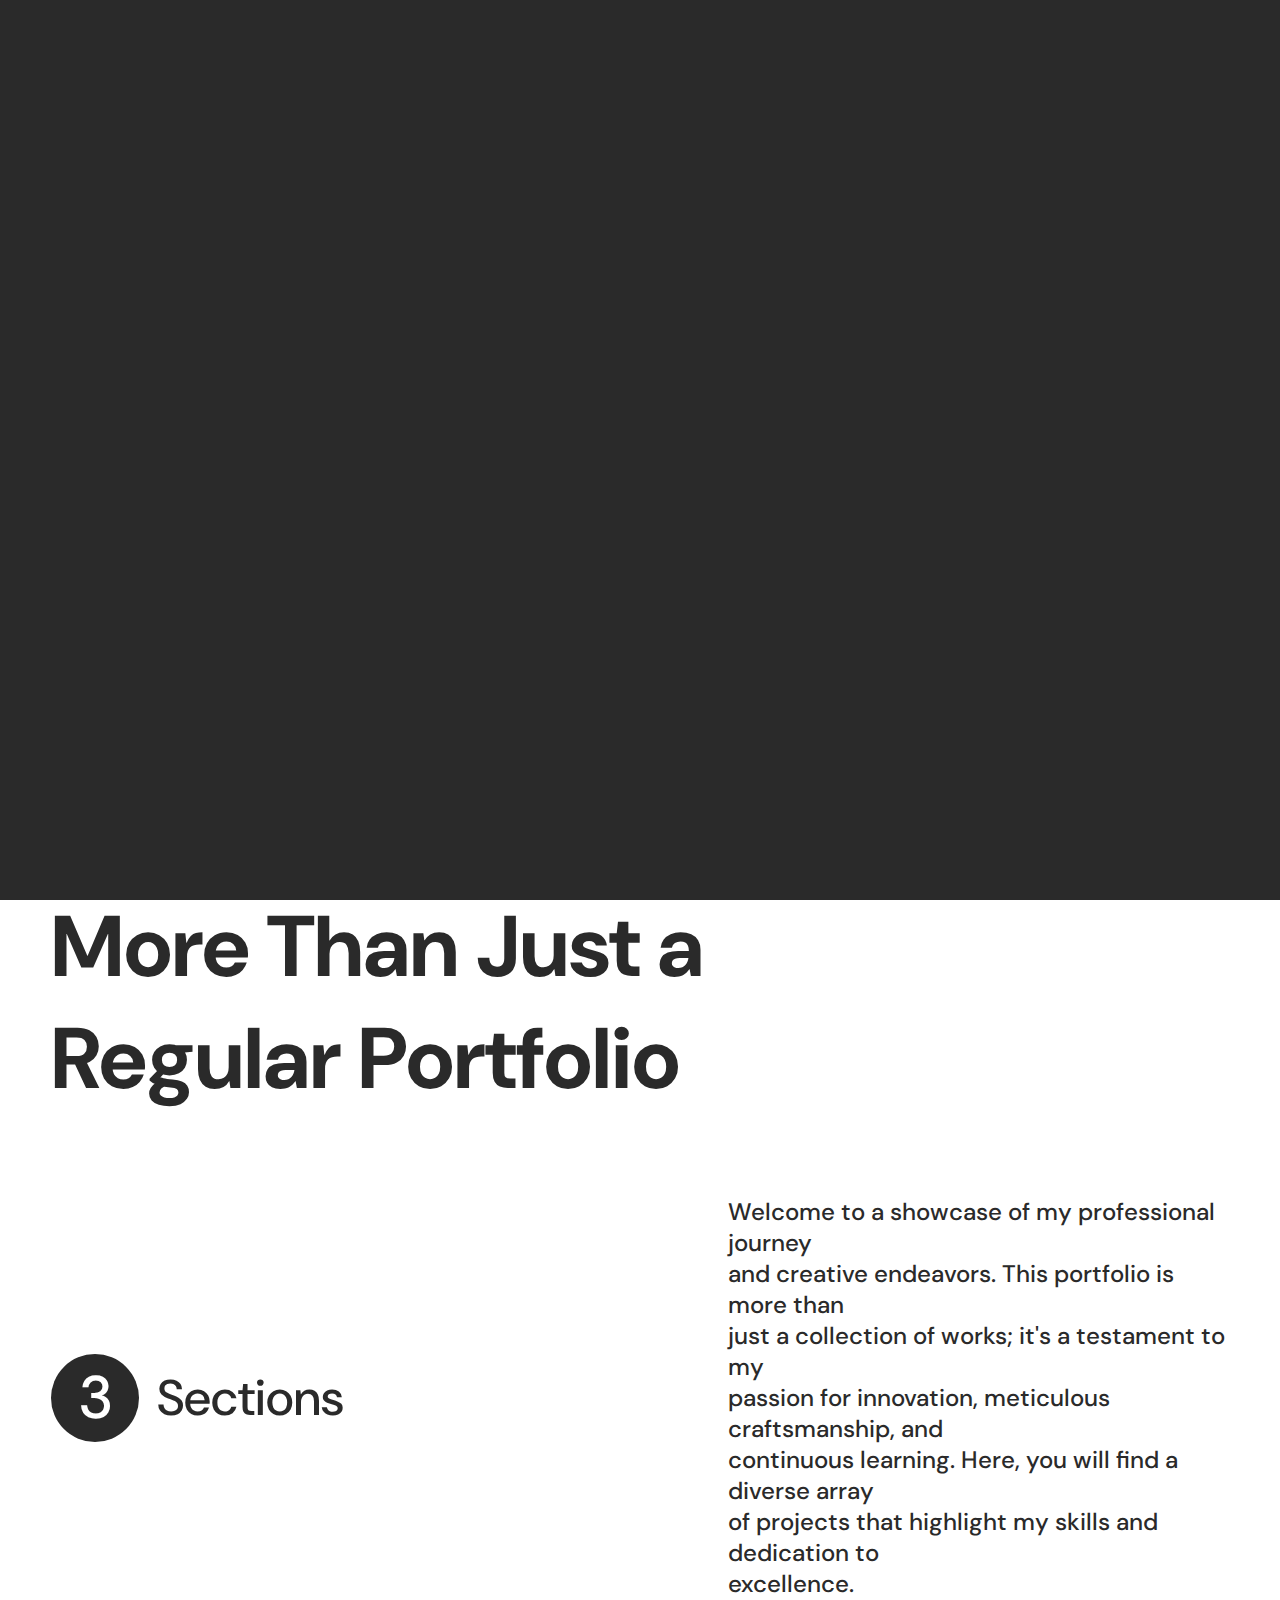
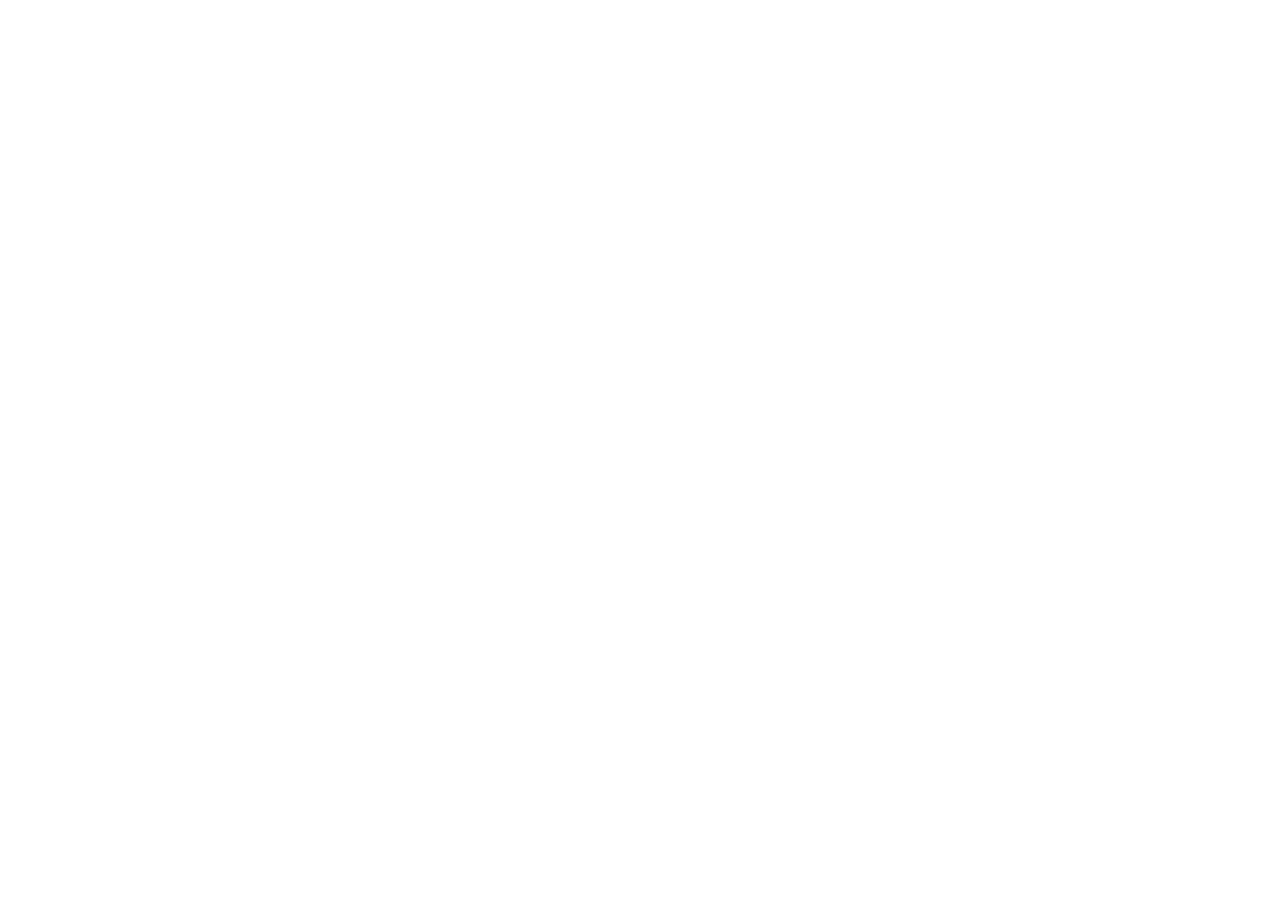
==== commit 13899610: "Removed Extra Resources" ====
--- a/index.html
+++ b/index.html
@@ -132,12 +132,9 @@
 
 
   <section class="mainContent" data-scroll-section   data-barba="container" data-barba-namespace="home">
-
-    <div class="wrapperRollingText">
       <div class="rollingText text">
-        <span>‎ MOSCAFOLIO - </span>PERSONAL WEBSITE - <!-- c'è un carattere spazio vuoto-->
+        MOSCAFOLIO
       </div>
-    </div> 
 
     <div class="wrapperCoord">
 
@@ -160,99 +157,43 @@
 
    </div>
 
-    <div class="parallaxImg HamTrigger">
+    <div class="parallaxImg HamTrigger"  data-cursor-text="Explore">
       <div data-scroll class="wrapper">
-        <img data-scroll data-scroll-speed="-2" src="src/ThisSiteMokup.png" />
+        <img data-scroll data-scroll-speed="-1" src= "src/ThisSiteMokup.png" />
       </div>
     </div>
 
     <div class="paragraph">
 
-      <h1>Not only a portfolio <br> but a lot more</h1>
+      <h1>More Than Just a <br> Regular Portfolio</h1>
       <div class="wrapper">
         <div class="wrapper2">
-          <div class="number"> 4 </div>
+          <div class="number"> 3 </div>
           <span>Sections</span>
         </div>
-        <p>we have successfully completed over 300+<br>projects from a variety of industries. In our team,<br>designers work alongside developer and digital <br>strategist, we believe this is our winning recipe for <br>creating digital products that make an impact </p>
+        <p>
+          Welcome to a showcase of my professional journey <br>
+          and creative endeavors. This portfolio is more than <br> 
+          just a collection of works; it's a testament to my <br>
+          passion for innovation, meticulous craftsmanship, and <br>
+          continuous learning. Here, you will find a diverse array <br>
+          of projects that highlight my skills and dedication to <br>
+          excellence.
+        </p>
       </div>
 
 
     </div>
-
-    <div class="siteSection" id="pin">
-
-      <div class="LeftText" data-scroll data-scroll-sticky data-scroll-target="#pin">
-        <h1>3D Projects</h1>
-        <div class="tagWrapper">
-          
-        </div>
-
-        <div class="pWrapper">
-          <h2>About</h2>
-          <p>Lorem ipsum dolor sit amet consectetur. Amet ut mauris dictumst aliquam volutpat nibh. Tempus vitae neque massa id est tincidunt tempus. In adipiscing dolor facilisis volutpat vestibulum volutpat nunc </p>
-        </div>
-
-      </div>
-
-      <div class="imgWrapper" > 
-
-        <div class="parallaxImg">
-          <div data-scroll class="wrapper">
-            <img data-scroll data-scroll-speed="-2" src="src/ThisSiteMokup.png" />
-          </div>
-        </div>
-
-        <div class="parallaxImg">
-          <div data-scroll class="wrapper">
-            <img data-scroll data-scroll-speed="-2" src="src/ThisSiteMokup.png" />
-          </div>
-        </div>
-
-        <div class="parallaxImg">
-          <div data-scroll class="wrapper">
-            <img data-scroll data-scroll-speed="-2" src="src/ThisSiteMokup.png" />
-          </div>
-        </div>
-      </div>
-      
-
-    </div>
-  
-    <div class="RollingLink">
-      <a class="panel-auto" href="3dShowcase.html" data-cursor-img="./src/3DProjects.png" data-cursor-text="Open">
-        <h1 data-scroll data-scroll-direction="horizontal" data-scroll-speed="4">Go to First Section</h1>
-        <h1 data-scroll data-scroll-direction="horizontal" data-scroll-speed="-4">Go to First Section</h1>
-      </a>
-    </div>
-
-    <section class="blackSection">
-      
-    <div class="paragraph">
-      <h1>Not only a portfolio <br> but a lot more</h1>
-      <div class="wrapper">
-        <div class="wrapper2">
-          <div class="number"> 4 </div>
-          <span>Sections</span>
-        </div>
-        <p>we have successfully completed over 300+<br>projects from a variety of industries. In our team,<br>designers work alongside developer and digital <br>strategist, we believe this is our winning recipe for <br>creating digital products that make an impact </p>
-      </div>
-
-
-    </div>
-
-    </section>
-
   </section>
 
     
 </body>
   <!-- Non posso usare altro JS-->
 
+<script src="https://unpkg.com/@barba/core"></script>
 <script src="https://unpkg.com/gsap@latest/dist/gsap.min.js"></script>
-<script src="https://unpkg.com/@barba/core"></script>
 <script src="https://cdnjs.cloudflare.com/ajax/libs/gsap/3.12.2/ScrollTrigger.min.js"></script>
+<script src="https://cdn.jsdelivr.net/npm/locomotive-scroll@3.5.4/dist/locomotive-scroll.min.js"></script>
 <script src="https://unpkg.com/mouse-follower@1/dist/mouse-follower.min.js"></script>
-<script src="https://cdn.jsdelivr.net/npm/locomotive-scroll@3.5.4/dist/locomotive-scroll.min.js"></script>
 <script src="https://cdnjs.cloudflare.com/ajax/libs/jquery/3.7.1/jquery.min.js"></script>
 </html>--- a/style.css
+++ b/style.css
@@ -1,21 +1,33 @@
 :root {
   --padding: 4vw;
-  --black: #1c1d20;
-  --white: #fafafa;
-  --secondaryWhite: #fcfcfc;
-  --accent: #7b95e3;
-  --auto-marign: 0 var(--padding);
-  --auto-width: calc(100% - var(--padding) * 2);
+  --black: #2a2a2a;
+  --white: #ffffff;
+  --secondaryWhite: #F5F2ED;
+  --accent: #2a53ce;
+
+  --border-radius: 28px;
 }
 
 body {
   margin: 0;
   font-family: "DM sans";
   font-weight: 500;
-  -webkit-font-smoothing: antialiased;
   overflow-x: hidden;
   -ms-overflow-style: none; /* IE e Edge */
   scrollbar-width: none; /* Firefox */
+}
+
+body.menuOpen{
+  background-color: red;
+  height: 100%;
+  overflow-y: hidden ;
+  filter: blur("5px");
+}
+
+html,body{
+-moz-osx-font-smoothing: grayscale;
+-webkit-font-smoothing:inherit;
+
 }
 
 a {
@@ -85,7 +97,7 @@
   height: 2px;
   border-radius: 50px;
   background-color: var(--black);
-  transition-timing-function: cubic-bezier(0.25, 0.8, 0.25, 1);
+  transition-timing-function: ease;
   transition-duration: 400ms;
 }
 /* #endregion */
@@ -95,6 +107,8 @@
 menu.-active {
   transform: translateX(0%);
 }
+
+
 
 .hamButton {
   width: 85px;
@@ -398,37 +412,36 @@
 
 /* #endregion */
 
-/* #region Scrolling Text */
+/* #region Moscafolio Text */
 
 @font-face {
   font-family: "Horgen";
   src: url("fonts/Devant\ Horgen.otf");
 }
 
-.wrapperRollingText {
+.rollingText {
+  font-family: "Horgen";
+  font-size: 40vw;
+  color: var(--black);
+  margin-top: 100px; /*deve rimanere fisso, ho impostato la navbar a fixed*/
   white-space: nowrap;
-  margin-top: 100px; /*deve rimanere fisso, ho impostato la navbar a fixed*/
-}
-
-.rollingText {
-  -webkit-font-smoothing: none;
-  font-family: "Horgen";
-  font-size: 30vw;
-  color: var(--black);
-  display: inline-block;
-}
+  display: flex;
+  justify-content: center; /* Centra il testo orizzontalmente */
+  
+}
+
 
 .wrapperCoord {
   box-sizing: border-box;
   width: 100%;
   padding: calc(var(--padding) / 2) var(--padding);
-  padding-top: 200px;
   display: flex;
   align-items: center;
   justify-content: space-between;
   font-size: 1.4rem;
   color: var(--black);
 }
+
 
 .scrollCord .icon {
   background-color: white;
@@ -509,13 +522,25 @@
 
 .parallaxImg .wrapper {
   overflow: hidden;
-  border-radius: 1.14vw;
-
+  border-radius: var(--border-radius);
+  aspect-ratio: 3/2;
+  overflow: hidden;
+  display: flex;
+  align-items: center;
+  justify-content: center;
+  
 }
 
 .parallaxImg img {
   width: 100%;
-  object-fit: cover;
+  transition-property: width;
+  transition-timing-function: cubic-bezier(0.165, 0.84, 0.44, 1);
+  transition-duration: 800ms;
+}
+
+
+.parallaxImg:hover img{
+  width: 105%;
 }
 
 /* #endregion */
@@ -526,6 +551,7 @@
   margin: 0 var(--padding);
   margin-top: 15vh;
   width: calc(100% - var(--padding) * 2);
+  margin-bottom: 100vh;
 
 }
 
@@ -537,7 +563,8 @@
 .paragraph .wrapper{
   display: flex;
   align-items: center;
-  justify-content: space-between;
+  justify-content: left;
+  gap:30vw;
   width: 100%; 
 }
 
@@ -545,7 +572,7 @@
   display: flex;
   align-items: center;
   justify-content: left;
-  gap: 3.428vw;
+  gap: 1.428vw;
 }
 
 .paragraph .wrapper2 .number{
@@ -553,159 +580,24 @@
   color: var(--white);
   width: 6.85vw;
   height: 6.85vw;
-  font-size: 2.28vw;
+  font-size: 60px; /*2.28vw;*/ 
   border-radius: 60px;
   display: flex;
   align-items: center;
   justify-content:center;
 }
 .paragraph h1{
-  font-size: 7.314vw;
+  font-size: 86px;   /*7.314vw;*/ 
 }
 
 .paragraph p{
-  font-size: 1.6vw;
+  font-size: 24px; /*1.6vw;*/ 
 }
 
 .paragraph span{
-  font-size: 2.74vw;
+  font-size: 50px; /*2.74vw;*/ 
 }
 
 /* #endregion */
 
-/* #region siteSections */
-
-.siteSection{
-  margin: var(--auto-marign);
-  margin-top: 15vh;
-  margin-bottom: 15vh;
-  width: --auto-width;
-  display: flex;
-  align-items: center;
-  justify-content: space-between;
-}
-
-.siteSection .LeftText{
-  height: 100vh;
-  width: 100%;
-  align-self: flex-start;
-  display: flex;
-  align-items: center;
-  justify-content: space-between;
-  flex-direction: column;
-  box-sizing: border-box;
-  padding: 5% 0;
-}
-
-.siteSection h1{
-  font-size: 4.62vw;
-  width: 100%;
-  margin:0px
-}
-.siteSection .pWrapper{
-  padding: 0;
-}
-.siteSection h2{
-  font-size: 1.77vw;
-  margin:0px;
-  margin-bottom: 0.5rem;
-}
-.siteSection p{
-  font-size: 1.77vw;
-  margin:0px
-}
-
-
-
-
-.siteSection .imgWrapper{
-display: flex;
-align-items: center;
-justify-content: space-between;
-flex-direction: column;
-gap: 60px;
-}
-
-.siteSection .parallaxImg{
-  margin: 0;
-  width: 100%;
-}
-
-.siteSection .parallaxImg .wrapper {
-  overflow: hidden;
-  border-radius: 1.14vw;
-  width: 90vh;
-  height: 90vh;
-
-}
-
-.siteSection .parallaxImg img {
-  width: 110%;
-  height: 110%;
-  object-fit: cover;
-}
-
-
-
-/* #endregion */
-
-/* #region RollingLink */
-
-.RollingLink h1 {
-  margin: 0;
-  font-size: 15vw;
-  line-height: 0.9em;
-  text-transform: uppercase;
-  white-space: nowrap;
-
-
-}
-
-.RollingLink .panel-auto {
-  height: auto;
-  -webkit-user-select: none;
-  -moz-user-select: none;
-  -ms-user-select: none;
-  user-select: none;
-}
-
-.RollingLink{
-  padding-bottom: 15vw;
-}
-
-/* #endregion */
-
-/* #region blackSection */
-
-.blackSection{
-  box-sizing: border-box;
-  padding-top: var(--padding);  
-  background-color: var(--black);
-  width: 100%;
-}
-
-.blackSection .paragraph{
-  color: var(--white);
-}
-
-.blackSection .paragraph h1{
-  color: var(--white);
-  margin-top: 0;
-
-}
-
-.blackSection .paragraph .wrapper2 .number{
-  background-color: var(--white);
-  color: var(--black);
-}
-/* #endregion */
-
-
-/*
-TODO List:
-- modificare le scritte e i colori di cuberto mouse follower per le sezioni e la scritta che scorre
-- finire works
-- finire scrolling works
-- inventarsi qualcosa per un rimando all'about me
-- footer
-*/+
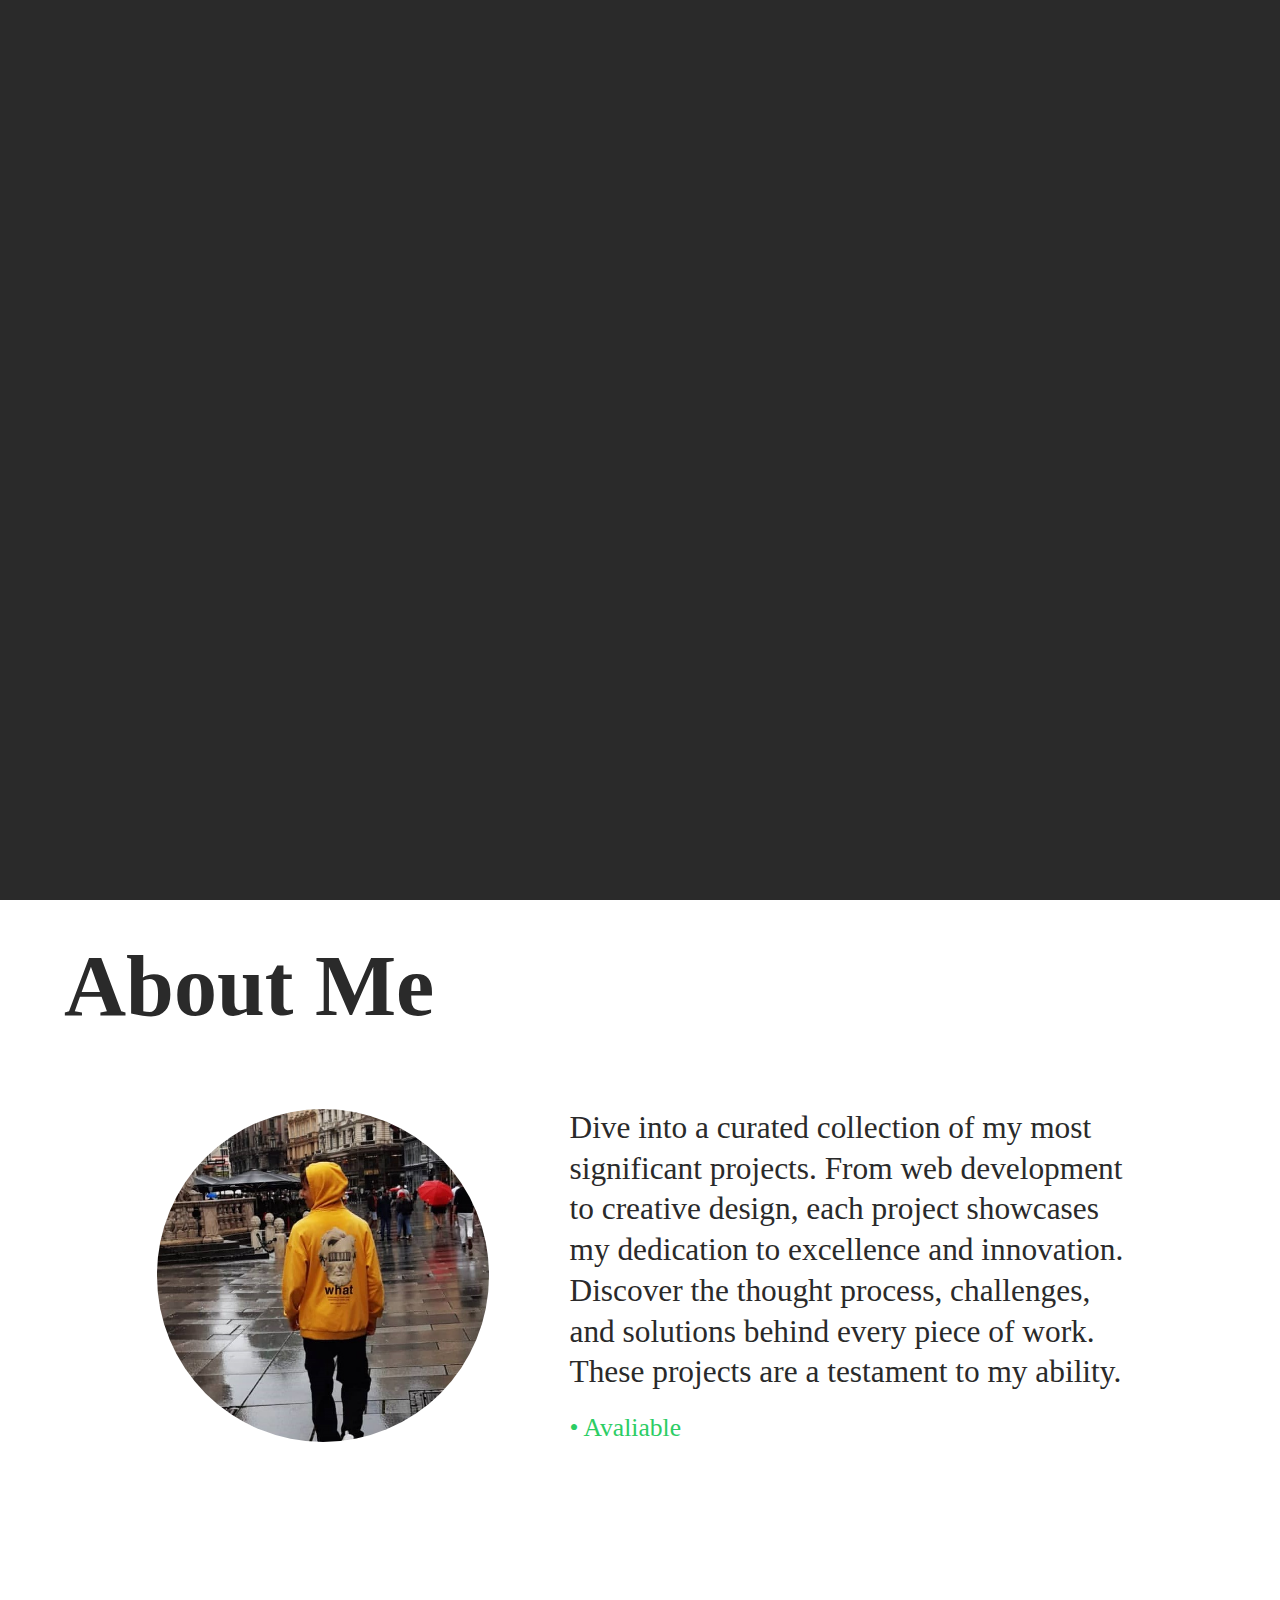
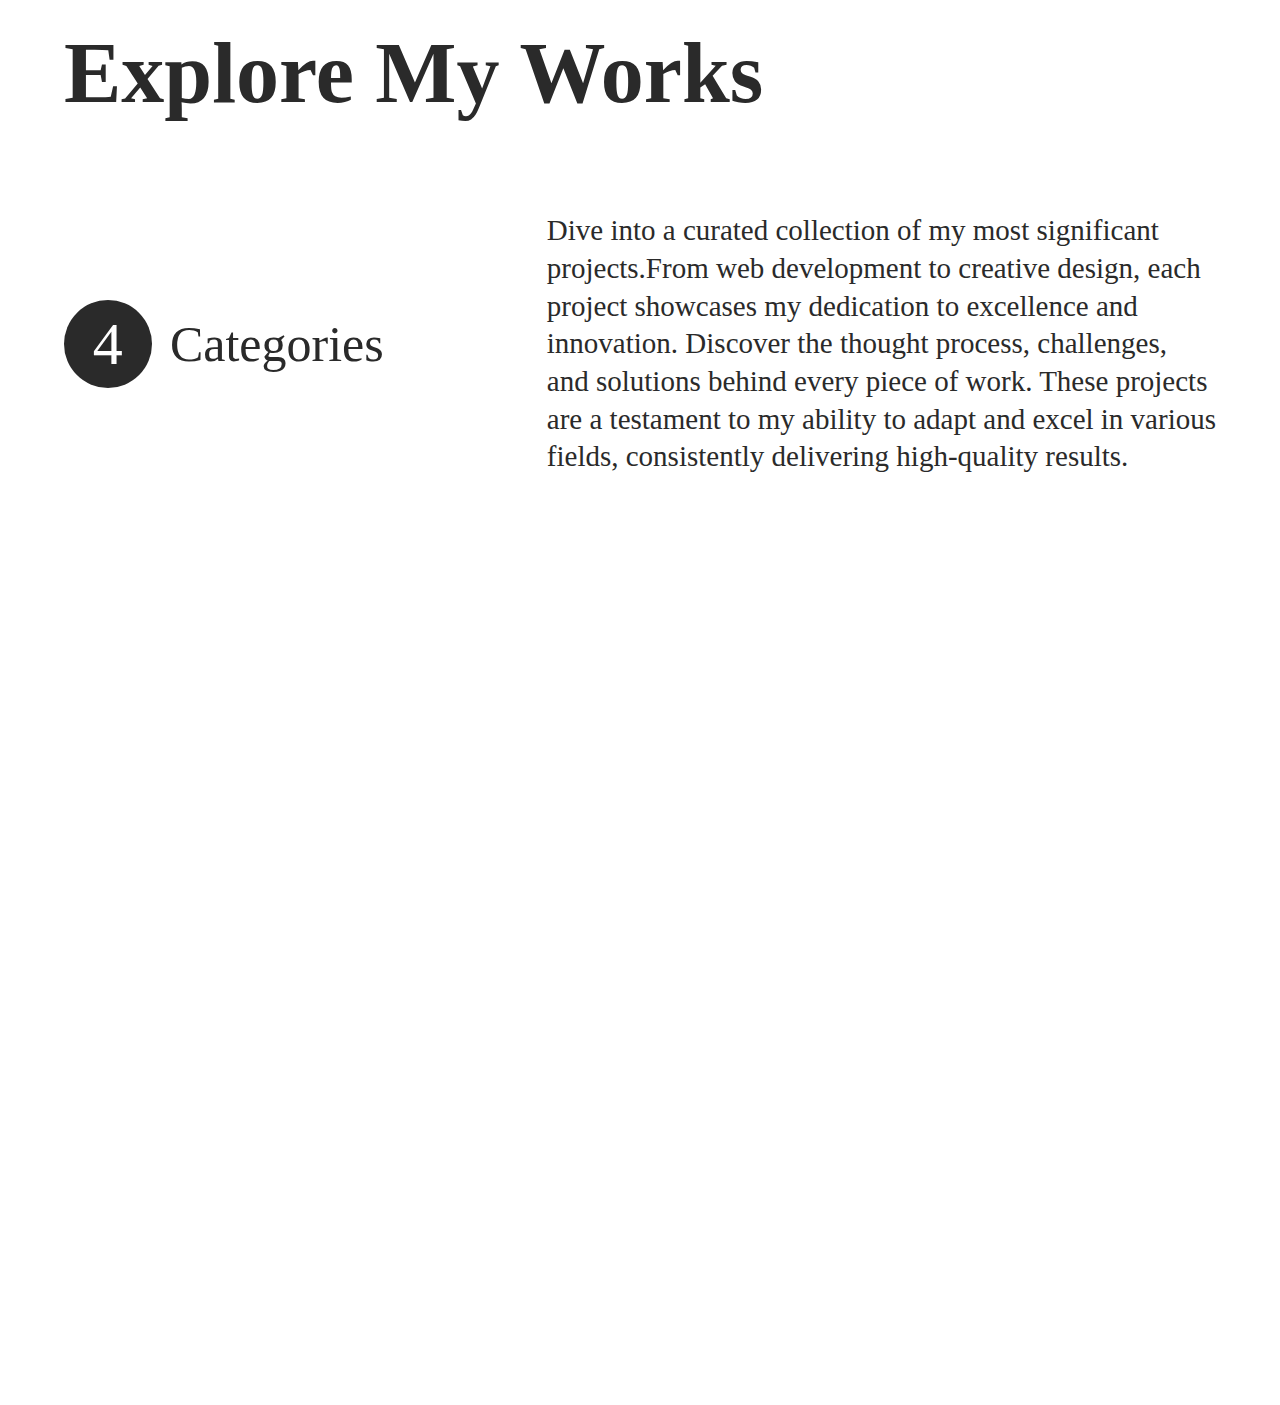
==== commit 2285f0bd: "Added AboutMe" ====
--- a/index.html
+++ b/index.html
@@ -130,7 +130,6 @@
   </menu>
   <!-- #endregion -->
 
-
   <section class="mainContent" data-scroll-section   data-barba="container" data-barba-namespace="home">
       <div class="rollingText text">
         MOSCAFOLIO
@@ -152,9 +151,6 @@
         <span>Discover</span>
         <img src="/src/arrow.svg">
       </div>
-
-
-
    </div>
 
     <div class="parallaxImg HamTrigger"  data-cursor-text="Explore">
@@ -163,25 +159,53 @@
       </div>
     </div>
 
+    <div class="AboutMe">
+
+      <h1>About Me</h1>
+      <div class="wrapper">
+        <div data-scroll class="imgWrapper">
+          <img data-scroll data-scroll-speed="-0.5" src="src/AboutMeImg.jpg">
+        </div>
+
+        <div class="pWrapper">
+          <p>
+            Dive into a curated collection of my most<br>
+            significant projects. From web development<br>
+            to creative design, each project showcases<br>
+            my dedication to excellence and innovation.<br>
+            Discover the thought process, challenges,<br>
+            and solutions behind every piece of work.<br>
+            These projects are a testament to my ability.<br>
+          </p>
+          <span>• Avaliable</span>
+        </div>
+      </div>
+
+
+    </div>
+
     <div class="paragraph">
-
-      <h1>More Than Just a <br> Regular Portfolio</h1>
+      <h1>Explore My Works</h1>
       <div class="wrapper">
-        <div class="wrapper2">
-          <div class="number"> 3 </div>
-          <span>Sections</span>
+        <div class="wrapperCategories">
+          <div class="number"> 4 </div>
+          <span>Categories</span>
         </div>
         <p>
-          Welcome to a showcase of my professional journey <br>
-          and creative endeavors. This portfolio is more than <br> 
-          just a collection of works; it's a testament to my <br>
-          passion for innovation, meticulous craftsmanship, and <br>
-          continuous learning. Here, you will find a diverse array <br>
-          of projects that highlight my skills and dedication to <br>
-          excellence.
+          Dive into a curated collection of my most significant  <br>
+          projects.From web development to creative design, each <br>
+          project showcases my dedication to excellence and <br>
+          innovation. Discover the thought process, challenges, <br>
+          and solutions behind every piece of work. These projects <br>
+          are a testament to my ability to adapt and excel in various <br>
+          fields, consistently delivering high-quality results.
         </p>
       </div>
 
+
+    </div>
+
+    <div class="3CardSections">
 
     </div>
   </section>
@@ -195,5 +219,5 @@
 <script src="https://cdnjs.cloudflare.com/ajax/libs/gsap/3.12.2/ScrollTrigger.min.js"></script>
 <script src="https://cdn.jsdelivr.net/npm/locomotive-scroll@3.5.4/dist/locomotive-scroll.min.js"></script>
 <script src="https://unpkg.com/mouse-follower@1/dist/mouse-follower.min.js"></script>
-<script src="https://cdnjs.cloudflare.com/ajax/libs/jquery/3.7.1/jquery.min.js"></script>
+<!-- <script src="https://cdnjs.cloudflare.com/ajax/libs/jquery/3.7.1/jquery.min.js"></script> -->
 </html>--- a/style.css
+++ b/style.css
@@ -8,13 +8,26 @@
   --border-radius: 28px;
 }
 
+@font-face {
+  font-family: "Horgen";
+  src: url("fonts/Devant\ Horgen.otf");
+  
+}
+
+@font-face {
+  font-family: "Satoshi";
+  src: url("fonts/Devant\Satoshi-Medium.otf");
+}
+
+
 body {
   margin: 0;
-  font-family: "DM sans";
+  font-family: "Satoshi";
+  font-optical-sizing: auto;
+  color: var(--black);
   font-weight: 500;
-  overflow-x: hidden;
+  /* overflow-x: hidden; */
   -ms-overflow-style: none; /* IE e Edge */
-  scrollbar-width: none; /* Firefox */
 }
 
 body.menuOpen{
@@ -32,12 +45,20 @@
 
 a {
   text-decoration: none;
-  color: black;
-}
-
-::-webkit-scrollbar {
-  display: none;
-}
+  color: var(--black);
+}
+
+h1{
+  font-optical-sizing: auto;
+  font-size: 124px;
+  margin: 0;
+  color: var(--black);
+}
+
+p{
+  line-height: 130%;
+}
+
 
 /* #region Header */
 
@@ -414,13 +435,9 @@
 
 /* #region Moscafolio Text */
 
-@font-face {
-  font-family: "Horgen";
-  src: url("fonts/Devant\ Horgen.otf");
-}
-
 .rollingText {
   font-family: "Horgen";
+  font-optical-sizing: auto;
   font-size: 40vw;
   color: var(--black);
   margin-top: 100px; /*deve rimanere fisso, ho impostato la navbar a fixed*/
@@ -545,37 +562,93 @@
 
 /* #endregion */
 
+/* #region AboutMe */
+
+
+.AboutMe{
+  display: flex;
+  align-items: center;
+  justify-content: center;
+  flex-direction: column;
+  padding: 0 calc(var(--padding) + 1vw);
+  margin-top: 20vh;
+}
+
+.AboutMe h1{
+  justify-self: left;
+  width: 100%;
+  text-align: left;
+  margin-bottom: 72px;
+  font-size: 86px;
+
+}
+
+.AboutMe .wrapper{
+  display: flex;
+  align-items: center;
+  justify-content: center;
+  gap:80px;
+
+}
+
+.AboutMe .imgWrapper{
+  aspect-ratio: 1/1;
+  width: 26vw;
+  border-radius: 20vw;
+  overflow: hidden;
+  display: flex;
+  align-items: center;
+  justify-content: center;
+}
+
+.AboutMe .imgWrapper img{
+  width: 100%;
+}
+
+.AboutMe .pWrapper{
+  display: grid;
+  align-content: center;
+
+}
+
+.AboutMe p {
+  font-size: 2.45vw;
+  margin: 0;
+}
+
+.AboutMe span {
+  color: #2CCD64;
+  font-size: 2vw;
+  margin-top: 20px;
+}
+
+/* #endregion */
+
 /* #region paragraph */
 
 .paragraph{
-  margin: 0 var(--padding);
-  margin-top: 15vh;
-  width: calc(100% - var(--padding) * 2);
+  margin: 0 calc(var(--padding) + 1vw);
+  margin-top: 20vh;
   margin-bottom: 100vh;
-
-}
-
-
-.paragraph{
-  color: var(--black);
-}
+}
+
 
 .paragraph .wrapper{
   display: flex;
   align-items: center;
-  justify-content: left;
-  gap:30vw;
+  justify-content: space-between;
   width: 100%; 
 }
 
-.paragraph .wrapper2{
+.paragraph .wrapperCategories{
   display: flex;
   align-items: center;
   justify-content: left;
   gap: 1.428vw;
-}
-
-.paragraph .wrapper2 .number{
+  width: 30%;
+}
+
+.paragraph .wrapperCategories .number{
   background-color: var(--black);
   color: var(--white);
   width: 6.85vw;
@@ -588,10 +661,11 @@
 }
 .paragraph h1{
   font-size: 86px;   /*7.314vw;*/ 
+  margin-bottom: 60px;
 }
 
 .paragraph p{
-  font-size: 24px; /*1.6vw;*/ 
+  font-size: 29px; /*1.6vw;*/ 
 }
 
 .paragraph span{
@@ -600,4 +674,8 @@
 
 /* #endregion */
 
-
+/* #region 3 Cards */
+
+/* #endregion */
+
+
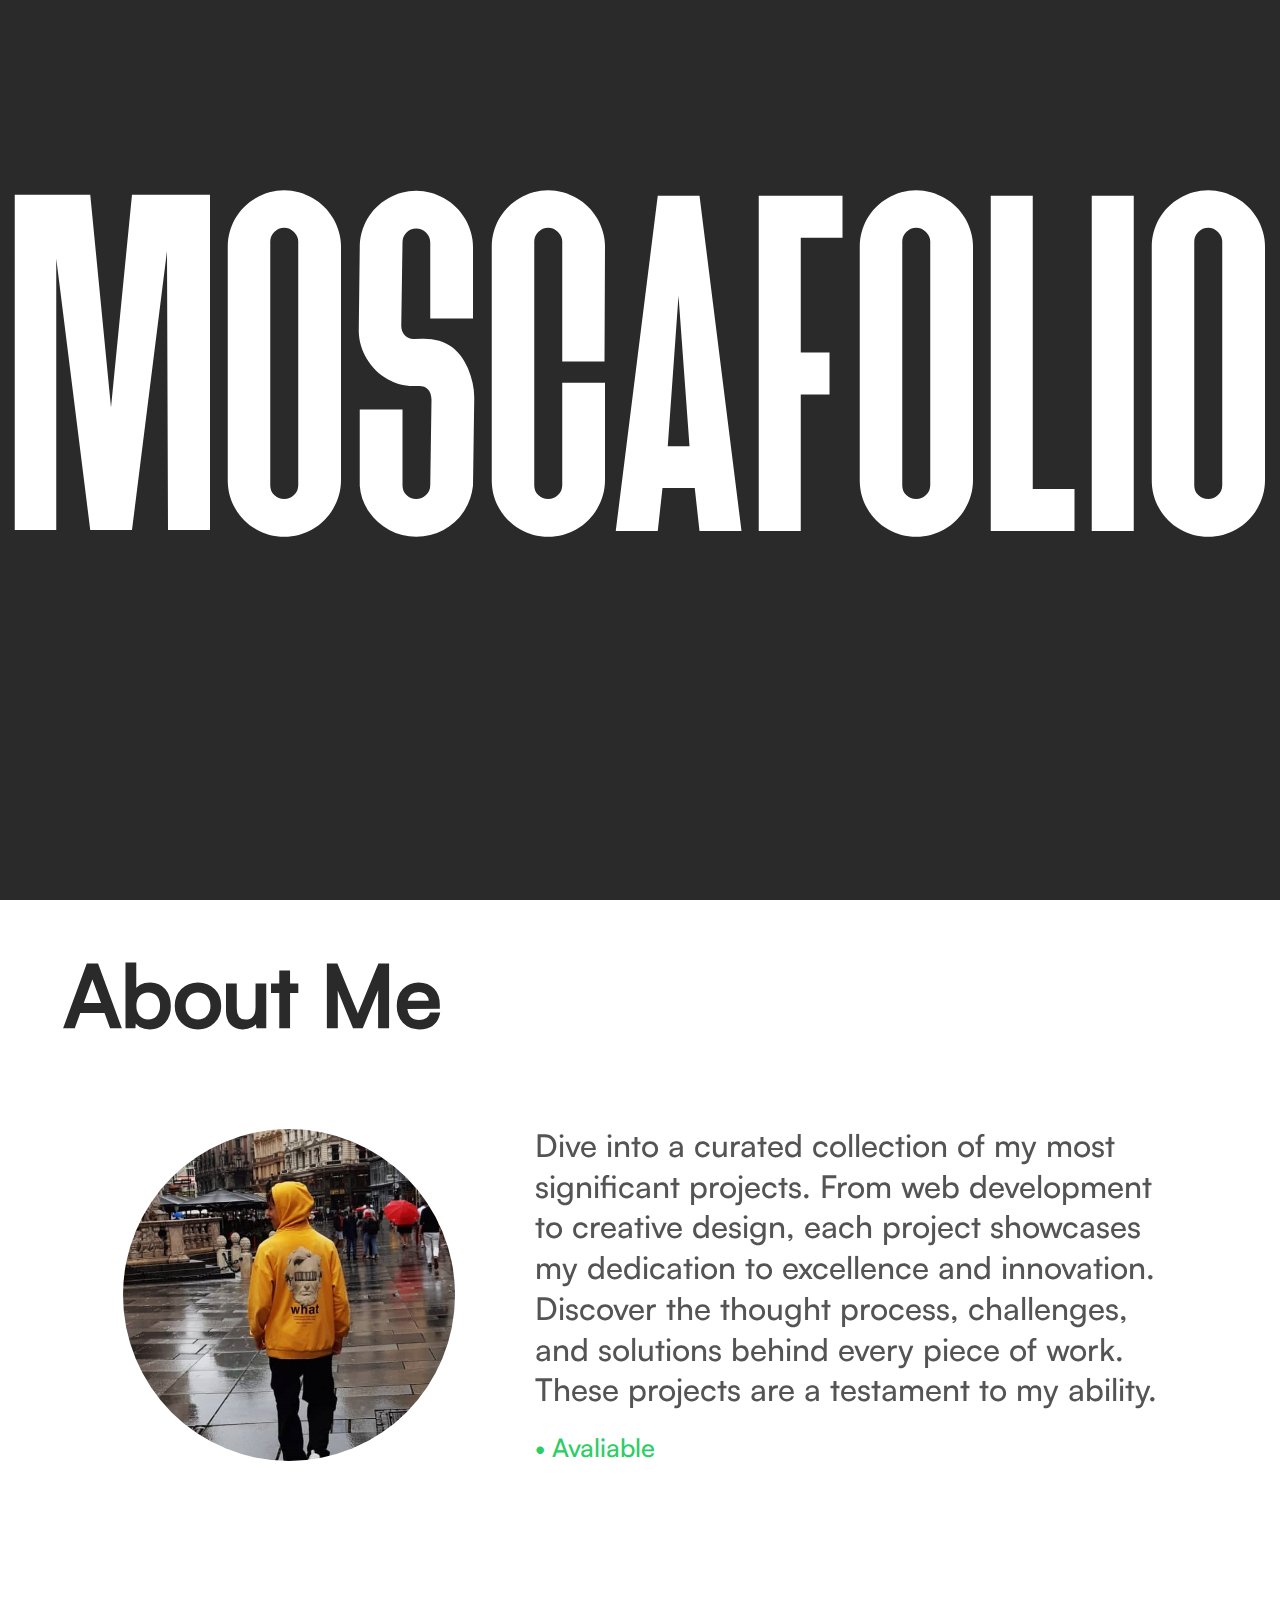
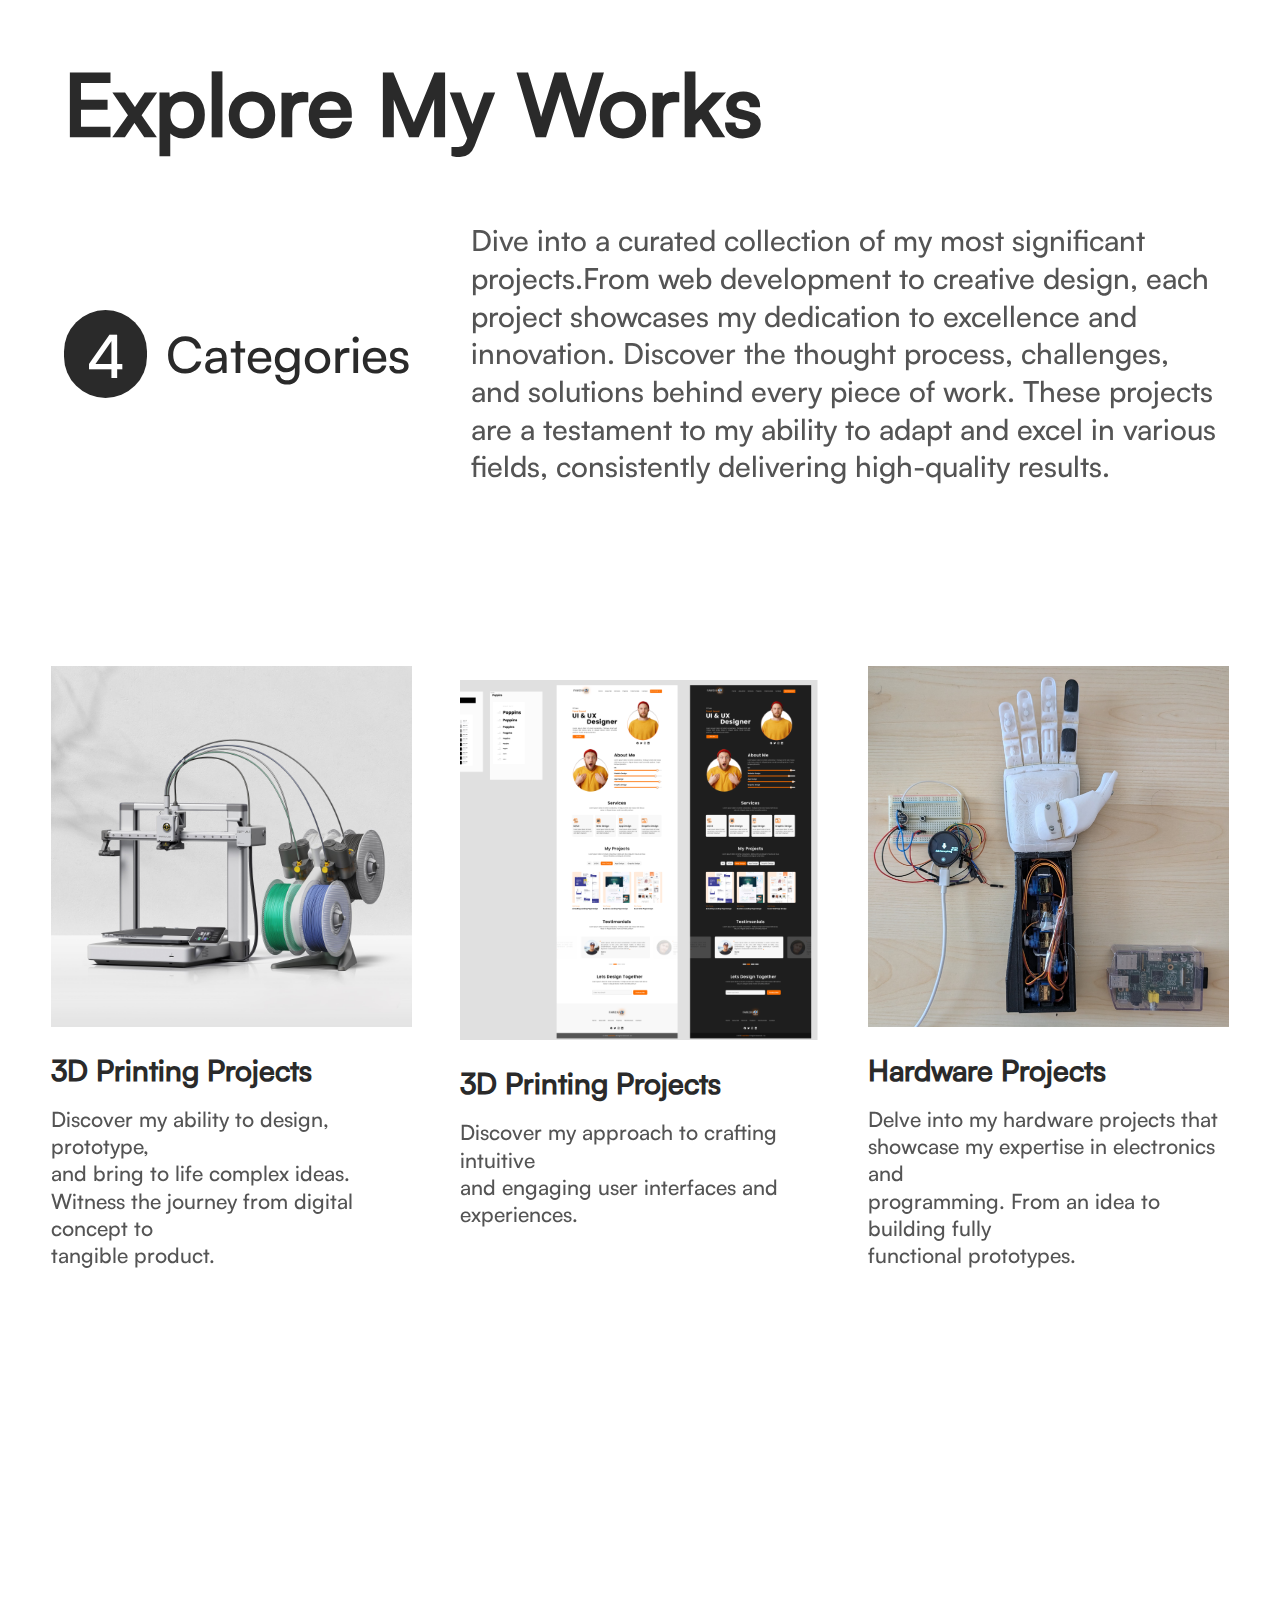
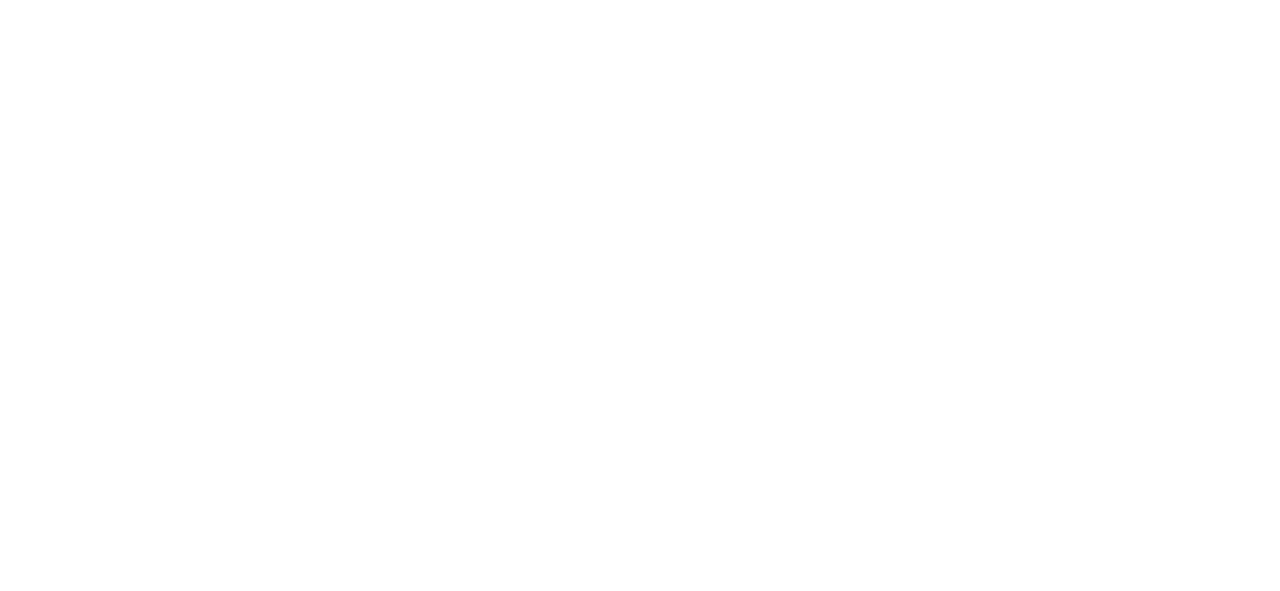
==== commit 3c8b7e4a: "Added 3Cards" ====
--- a/index.html
+++ b/index.html
@@ -9,26 +9,22 @@
   <link rel="stylesheet" type="text/css" href="style.css">
 
   <!--Font-->
-  <link rel="preconnect" href="https://fonts.googleapis.com">
-  <link rel="preconnect" href="https://fonts.gstatic.com" crossorigin>
-    <link href="https://fonts.googleapis.com/css2?family=Anta&family=DM+Sans:opsz,wght@9..40,500&display=swap" rel="stylesheet">
-    <link href="https://fonts.googleapis.com/css2?family=Bebas+Neue&display=swap" rel="stylesheet">
-
-
+  <link rel="preload" href="fonts/Devant Horgen.otf" as="font" type="font/otf" crossorigin="anonymous">
   <link rel="stylesheet" href="https://unpkg.com/mouse-follower@1/dist/mouse-follower.min.css">
-  
   <link rel="stylesheet" href="https://cdn.jsdelivr.net/npm/locomotive-scroll@3.5.4/dist/locomotive-scroll.css">
-    
-
 
 </head>
 
+
+  <div class="loading-screen" >
+    <div class="firstText text">
+      MOSCAFOLIO
+    </div>
+  </div>
 
 <body data-barba="wrapper" data-scroll-container>
   <!--Loading page for rounting-->
-  <div class="loading-screen" style="position: fixed; height: 100vh; width: 100vw; z-index: 100000; background-color: var(--black); top:0px">
-
-  </div>
+
 
   <!-- ------------------------------- Header -------------------------------- -->
   <header data-scroll-section >
@@ -131,7 +127,7 @@
   <!-- #endregion -->
 
   <section class="mainContent" data-scroll-section   data-barba="container" data-barba-namespace="home">
-      <div class="rollingText text">
+      <div class="firstText text">
         MOSCAFOLIO
       </div>
 
@@ -205,9 +201,58 @@
 
     </div>
 
-    <div class="3CardSections">
-
-    </div>
+    <div class="CardsSections">
+
+      <div class="card" data-scroll data-scroll-speed="-1">
+        <img src="src/3dPrintingImg.jpeg" data-cursor-text="Explore">
+        <div class="textWrapper">
+          <h1>3D Printing Projects</h1>
+          <p>Discover my ability to design, prototype, <br>
+            and bring to life complex ideas.<br>
+            Witness the journey from digital concept to <br>
+            tangible product.<br>
+          </p>
+        </div>
+      </div>
+
+      <div class="card" data-scroll data-scroll-speed="0">
+        <img src="src/UIUXImg.png" data-cursor-text="Explore">
+        <div class="textWrapper">
+          <h1>3D Printing Projects</h1>
+          <p>Discover my approach to crafting intuitive <br>
+            and engaging user interfaces and<br>
+            experiences.<br>
+            &nbsp
+          </p>
+        </div>
+      </div>
+
+      <div class="card" data-scroll data-scroll-speed="1">
+        <img src="src/HardwareImg.jpg" data-cursor-text="Explore">
+        <div class="textWrapper">
+          <h1>Hardware Projects</h1>
+          <p>Delve into my hardware projects that <br>
+            showcase my expertise in electronics and <br>
+             programming. From an idea to  building fully <br>
+             functional prototypes. <br>
+          </p>
+        </div>
+      </div>
+
+    </div>
+
+    <div class="UsefullWebsites">
+
+      <h1></h1>
+      <p></p>
+      <div class="PreviewWrapper"></div>
+      <img>
+      <img>
+      <img>
+      <img>
+
+    </div>
+
   </section>
 
     
--- a/style.css
+++ b/style.css
@@ -4,8 +4,7 @@
   --white: #ffffff;
   --secondaryWhite: #F5F2ED;
   --accent: #2a53ce;
-
-  --border-radius: 28px;
+  --border-radius: 0px;
 }
 
 @font-face {
@@ -16,7 +15,7 @@
 
 @font-face {
   font-family: "Satoshi";
-  src: url("fonts/Devant\Satoshi-Medium.otf");
+  src: url("fonts/Satoshi-Medium.otf");
 }
 
 
@@ -26,8 +25,13 @@
   font-optical-sizing: auto;
   color: var(--black);
   font-weight: 500;
-  /* overflow-x: hidden; */
+  overflow-x: hidden; 
   -ms-overflow-style: none; /* IE e Edge */
+  scrollbar-width: none; /* Firefox */
+}
+
+::-webkit-scrollbar {
+  display: none;
 }
 
 body.menuOpen{
@@ -56,7 +60,33 @@
 }
 
 p{
+  color:--black;  
+  opacity: 80%;
   line-height: 130%;
+  margin: 0;
+  font-optical-sizing: auto;
+
+}
+
+.loading-screen{
+  position: fixed;
+  height: 100vh; 
+  width: 100vw; 
+  z-index: 100000; 
+  background-color: var(--black); 
+  top:0px;
+}
+
+.firstText{
+  font-family: "Horgen";
+  font-optical-sizing: auto;
+  font-size: 40vw;
+  color: var(--white);
+  margin-top: 100px; 
+  white-space: nowrap;
+  display: flex;
+  justify-content: center; 
+
 }
 
 
@@ -435,16 +465,9 @@
 
 /* #region Moscafolio Text */
 
-.rollingText {
-  font-family: "Horgen";
-  font-optical-sizing: auto;
-  font-size: 40vw;
+
+.mainContent .firstText{
   color: var(--black);
-  margin-top: 100px; /*deve rimanere fisso, ho impostato la navbar a fixed*/
-  white-space: nowrap;
-  display: flex;
-  justify-content: center; /* Centra il testo orizzontalmente */
-  
 }
 
 
@@ -613,7 +636,6 @@
 
 .AboutMe p {
   font-size: 2.45vw;
-  margin: 0;
 }
 
 .AboutMe span {
@@ -629,7 +651,6 @@
 .paragraph{
   margin: 0 calc(var(--padding) + 1vw);
   margin-top: 20vh;
-  margin-bottom: 100vh;
 }
 
 
@@ -676,6 +697,57 @@
 
 /* #region 3 Cards */
 
-/* #endregion */
-
-
+.CardsSections{
+  padding: 0 var(--padding);
+  display: flex;
+  align-items: center;
+  justify-content: space-between;
+  gap: 48px;
+  margin-top: 20vh;
+  margin-bottom: 100vh;
+
+}
+
+.CardsSections .card{
+  display: flex;
+  align-content: center;
+  justify-content: space-between;
+  flex-direction: column;
+  gap:24px;
+  width: 100%;
+}
+
+
+.CardsSections .card img{
+  aspect-ratio: 1/1;
+  width:100%;
+  border-radius: var(--border-radius);
+}
+
+.CardsSections .card .textWrapper{
+  display: flex;
+  align-items: center;
+  justify-content: center;
+  flex-direction: column;
+  gap:16px;
+
+}
+
+.CardsSections .card h1{
+  font-size: 29px;
+  width: 100%;
+}
+
+
+.CardsSections .card p{
+  font-size: 21px;
+  width: 100%;
+}
+
+/* #endregion */
+
+/* #region UsefullWebsites */
+
+/* #endregion */
+
+
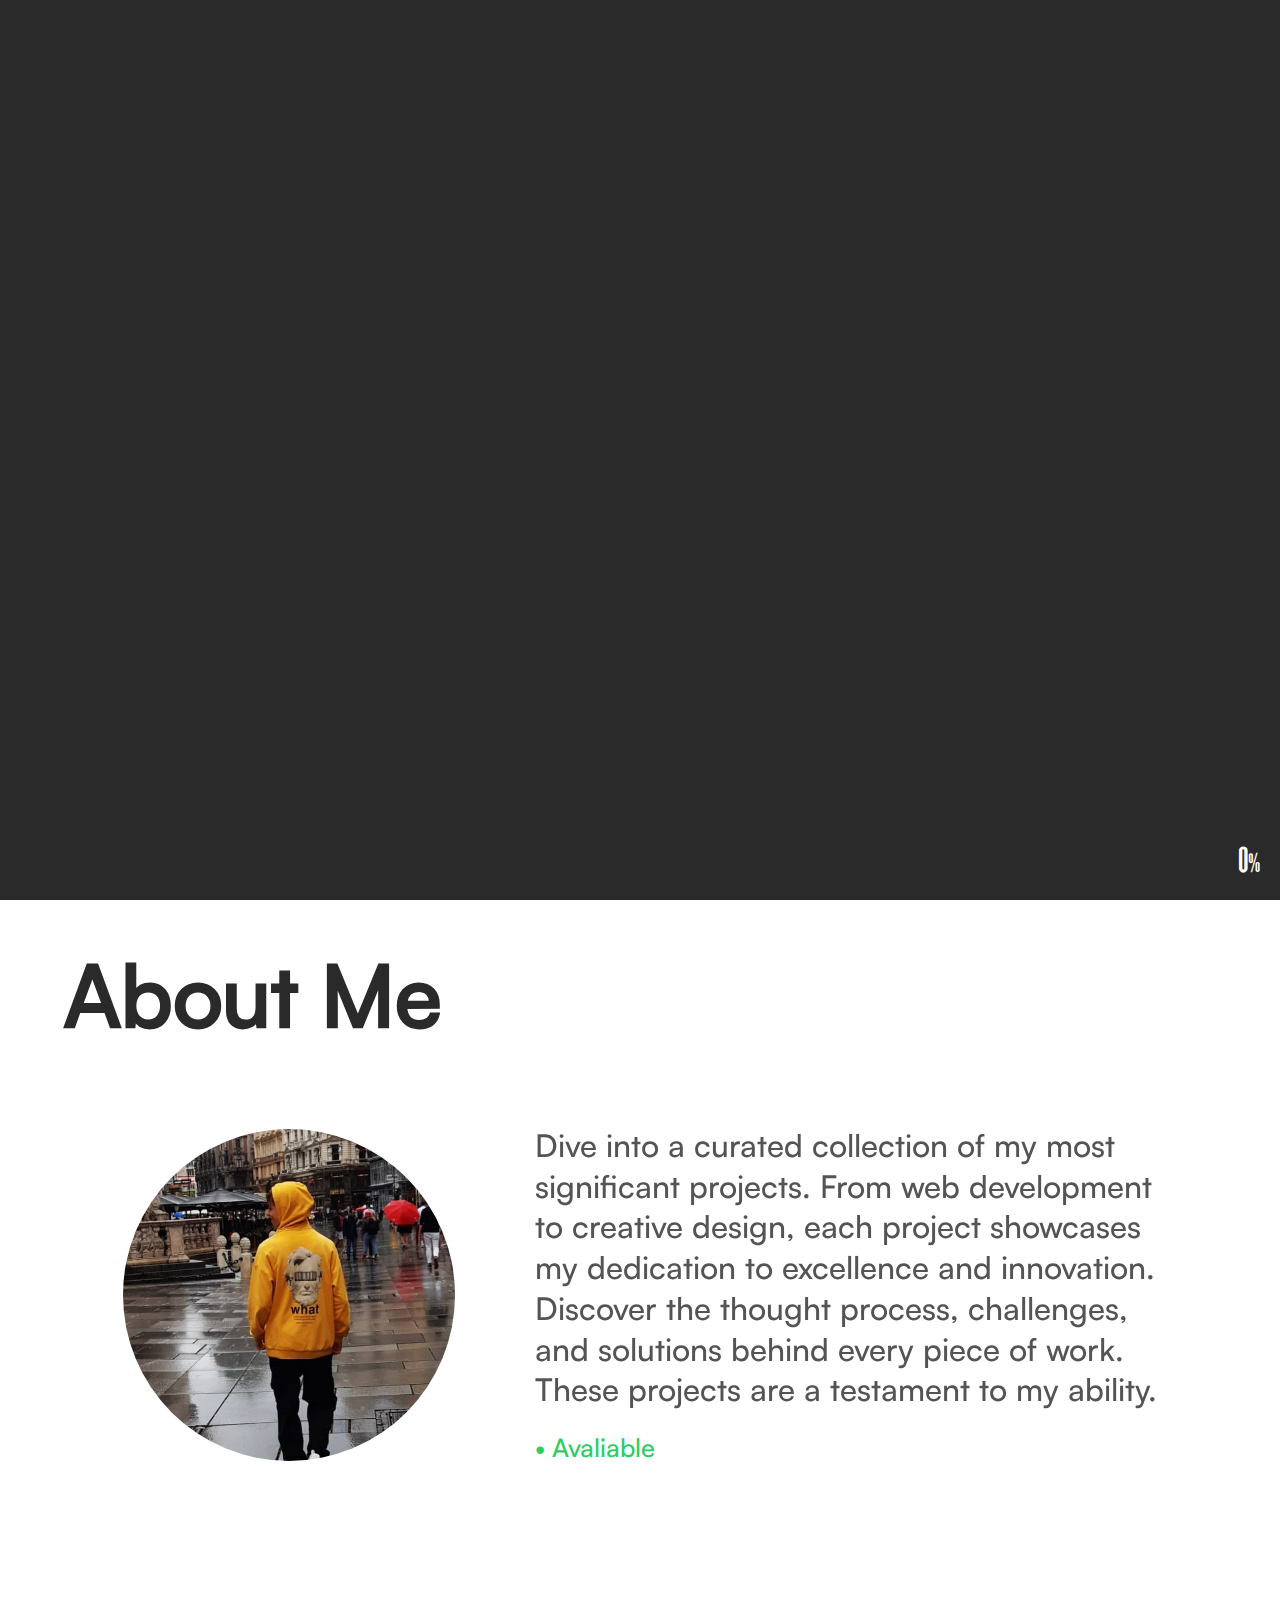
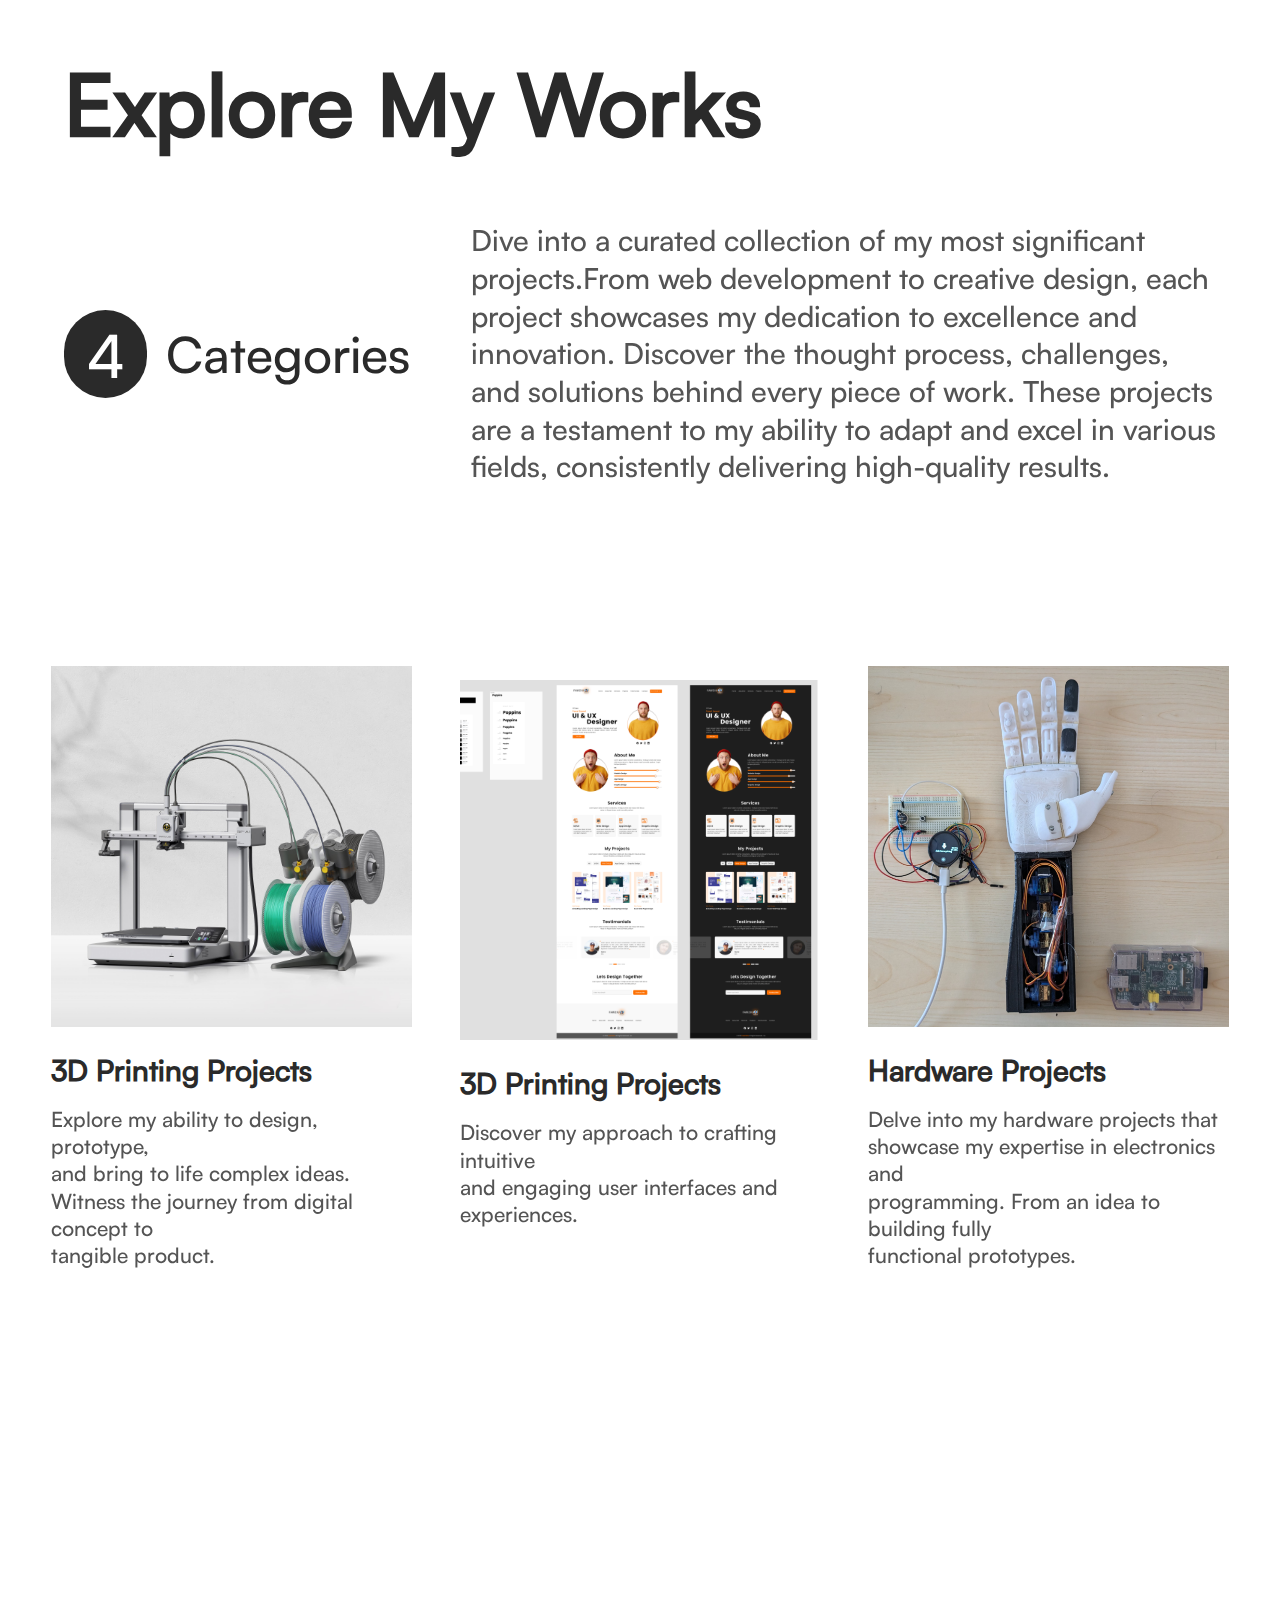
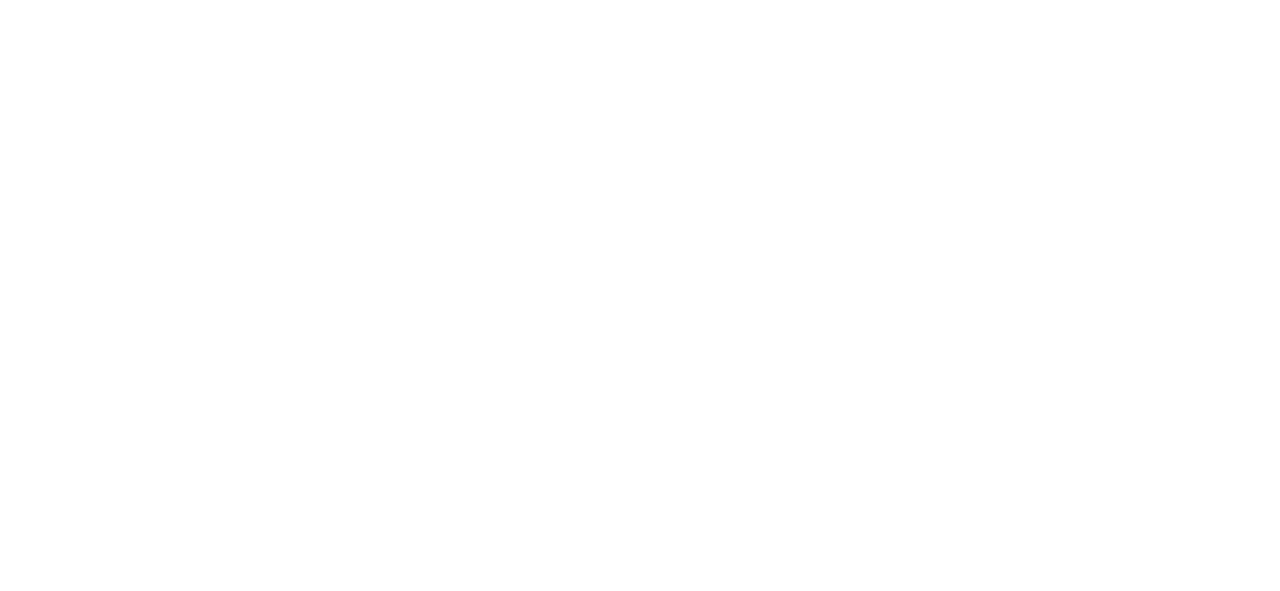
==== commit 75a1345c: "." ====
--- a/index.html
+++ b/index.html
@@ -16,11 +16,15 @@
 </head>
 
 
-  <div class="loading-screen" >
-    <div class="firstText text">
+<div class="loading-screen">
+  <div class="firstText text">
       MOSCAFOLIO
-    </div>
   </div>
+  <div class="loading-percentage">
+      0%
+  </div>
+</div>
+
 
 <body data-barba="wrapper" data-scroll-container>
   <!--Loading page for rounting-->
@@ -207,7 +211,7 @@
         <img src="src/3dPrintingImg.jpeg" data-cursor-text="Explore">
         <div class="textWrapper">
           <h1>3D Printing Projects</h1>
-          <p>Discover my ability to design, prototype, <br>
+          <p>Explore my ability to design, prototype, <br>
             and bring to life complex ideas.<br>
             Witness the journey from digital concept to <br>
             tangible product.<br>
--- a/style.css
+++ b/style.css
@@ -68,25 +68,42 @@
 
 }
 
-.loading-screen{
+.loading-screen {
   position: fixed;
   height: 100vh; 
   width: 100vw; 
   z-index: 100000; 
   background-color: var(--black); 
-  top:0px;
-}
-
-.firstText{
+  top: 0;
+  display: flex;
+  flex-direction: column;
+  justify-content: center;
+  align-items: center;
+}
+
+.firstText {
   font-family: "Horgen";
   font-optical-sizing: auto;
   font-size: 40vw;
-  color: var(--white);
+  color: transparent;
   margin-top: 100px; 
   white-space: nowrap;
   display: flex;
-  justify-content: center; 
-
+  justify-content: center;
+  background: linear-gradient(to right, var(--white) 0%, var(--black) 0%);
+  -webkit-background-clip: text;
+  background-clip: text;
+  transition: background-size 0.5s ease-out;
+  background-size: 0 100%;
+}
+
+.loading-percentage {
+  position: absolute;
+  bottom: 20px;
+  right: 20px;
+  font-family: "Horgen";
+  font-size: 3vw;
+  color: var(--white);
 }
 
 
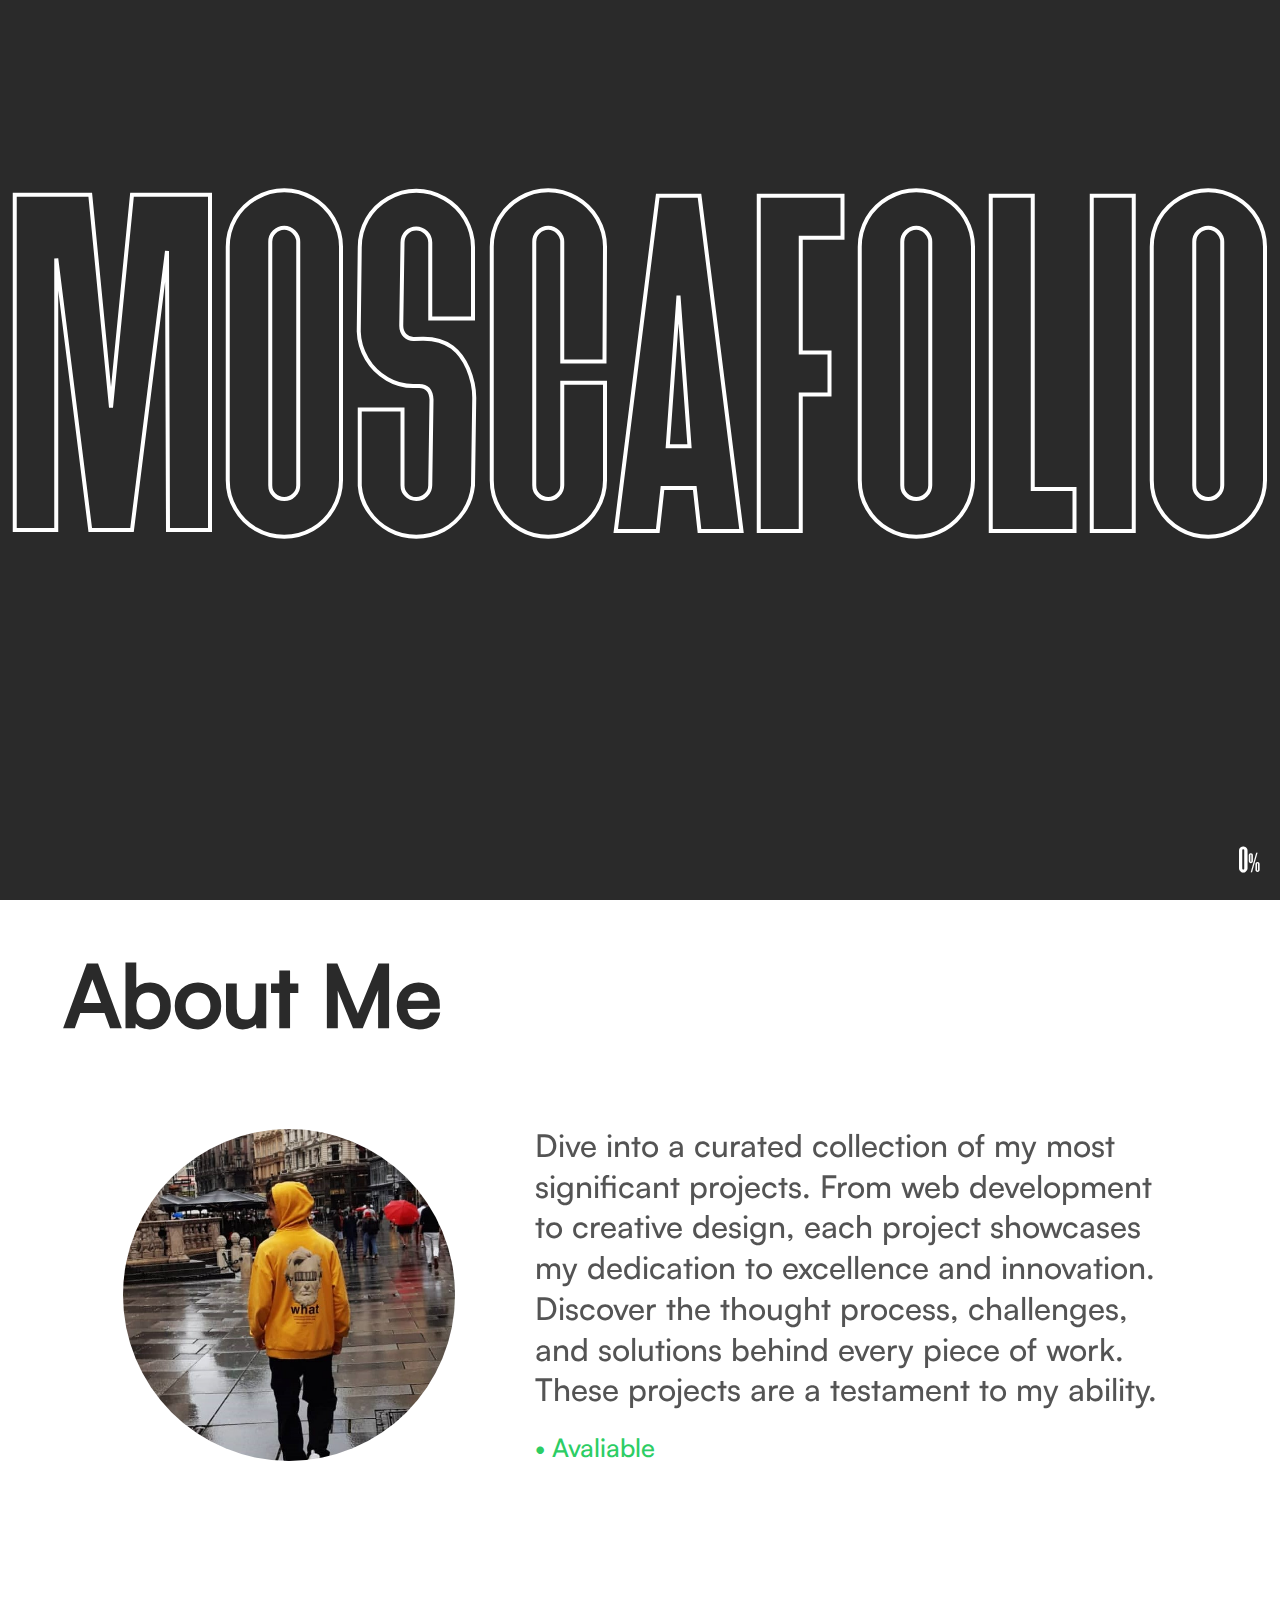
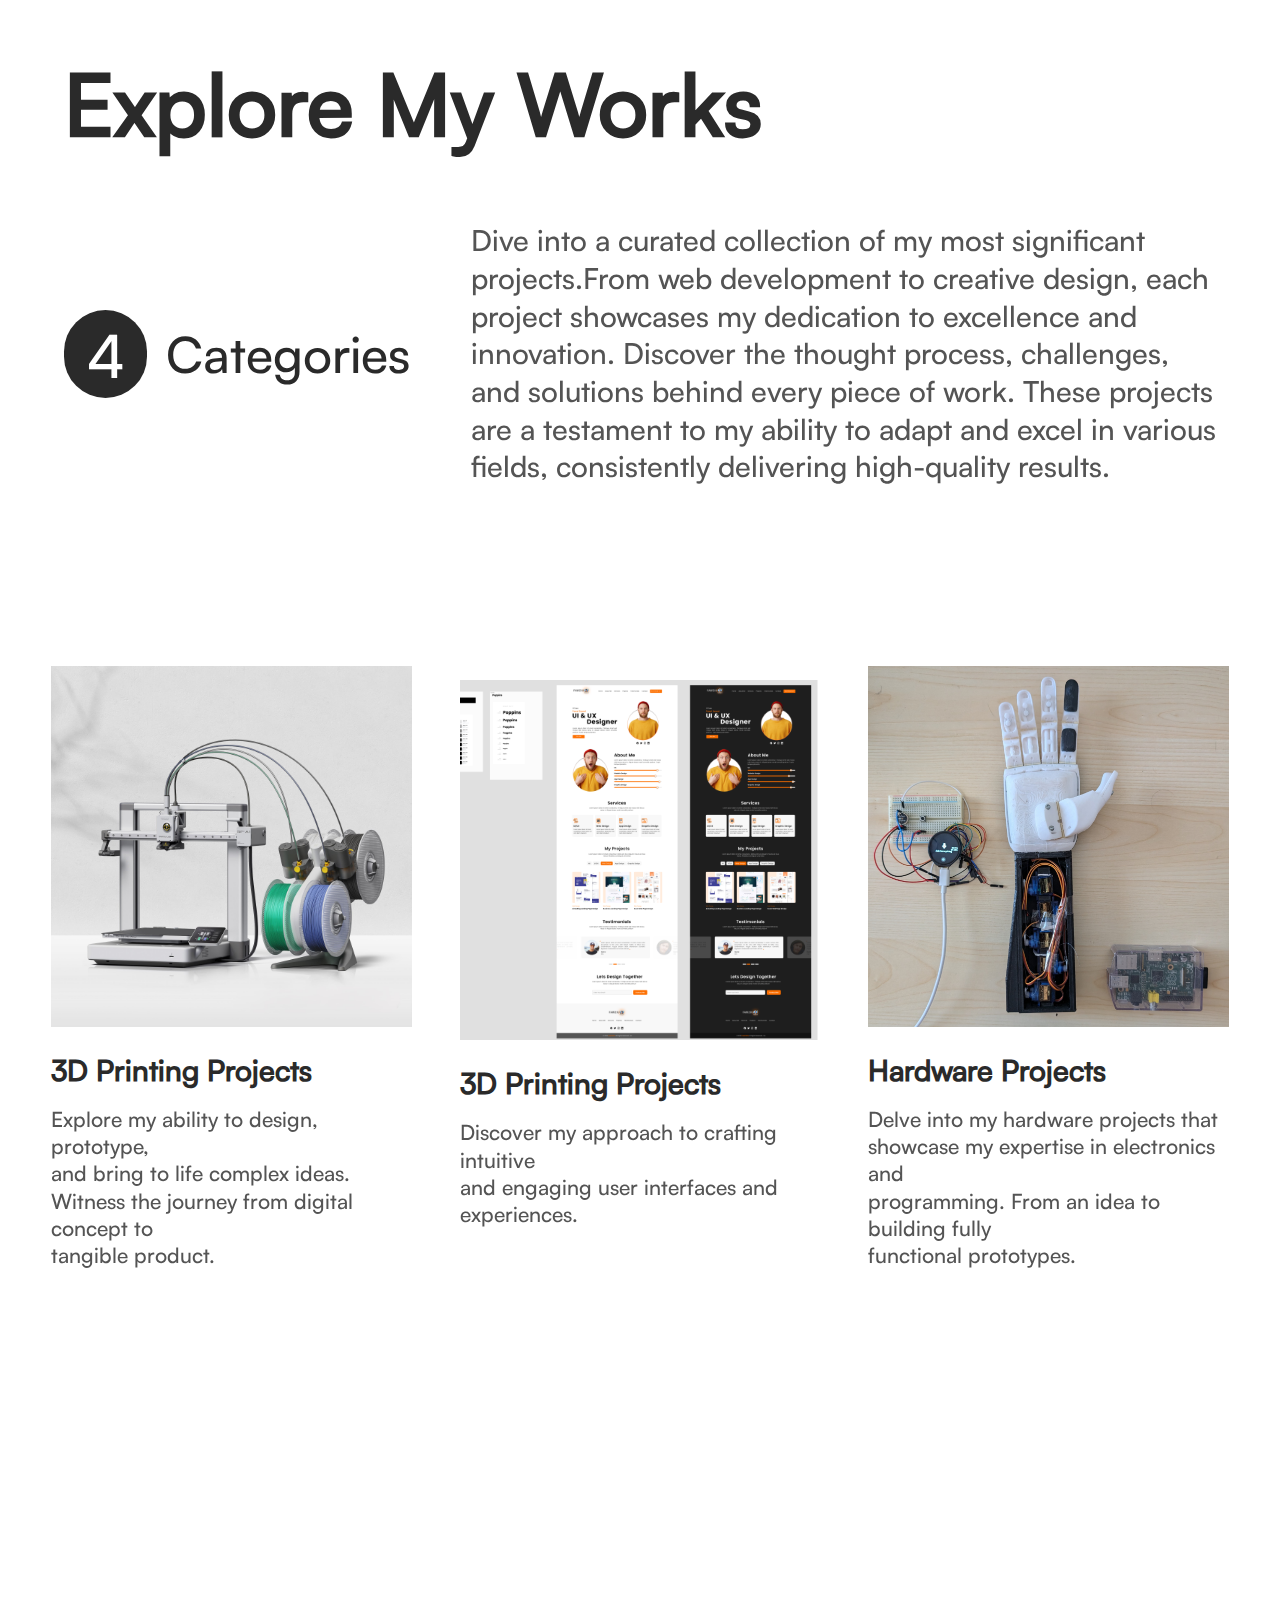
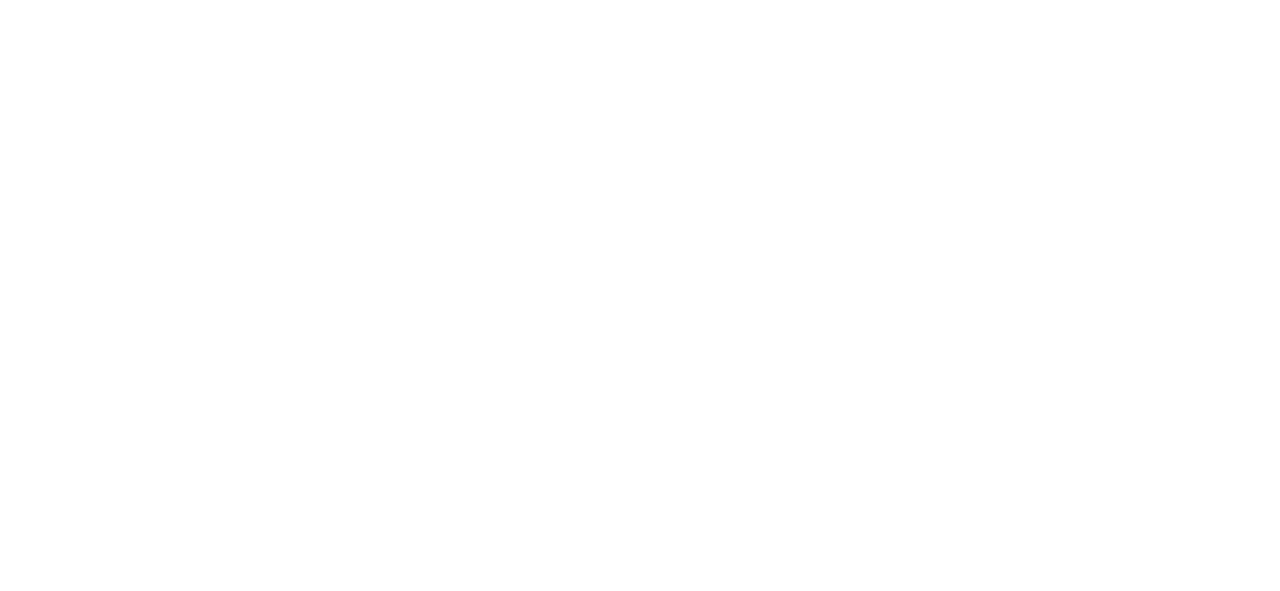
==== commit 984e6488: "Preload Screen V1" ====
--- a/index.html
+++ b/index.html
@@ -17,10 +17,12 @@
 
 
 <div class="loading-screen">
-  <div class="firstText text">
+  <div class="firstText">
       MOSCAFOLIO
   </div>
-  <div class="loading-percentage">
+  <div class ="firstText over">MOSCAFOLIO</div>
+  <div class="thumb"></div>
+  <div class="counterPercent">
       0%
   </div>
 </div>
--- a/style.css
+++ b/style.css
@@ -76,28 +76,37 @@
   background-color: var(--black); 
   top: 0;
   display: flex;
-  flex-direction: column;
-  justify-content: center;
-  align-items: center;
-}
-
-.firstText {
+  justify-content: center;
+}
+
+.loading-screen .firstText {
   font-family: "Horgen";
   font-optical-sizing: auto;
   font-size: 40vw;
+  color: var(--white);
+  margin-top: 100px; 
+  position: absolute; 
+  -webkit-text-stroke: 4px var(--black);
+}
+
+.loading-screen .firstText.over {
   color: transparent;
-  margin-top: 100px; 
-  white-space: nowrap;
-  display: flex;
-  justify-content: center;
-  background: linear-gradient(to right, var(--white) 0%, var(--black) 0%);
-  -webkit-background-clip: text;
-  background-clip: text;
-  transition: background-size 0.5s ease-out;
-  background-size: 0 100%;
-}
-
-.loading-percentage {
+  -webkit-text-stroke: 4px var(--white); 
+  z-index: 1; 
+}
+
+.loading-screen .thumb {
+  position: absolute;
+  top: 0;
+  right: 0;
+  background-color: var(--black);
+  width: 100%;
+  mix-blend-mode: darken; 
+  height: 100%;
+  transition: width 0.1s linear;
+}
+
+.counterPercent{
   position: absolute;
   bottom: 20px;
   right: 20px;
@@ -485,6 +494,13 @@
 
 .mainContent .firstText{
   color: var(--black);
+  font-family: "Horgen";
+  font-optical-sizing: auto;
+  font-size: 40vw;
+  margin-top: 100px; 
+  white-space: nowrap;
+  display: flex;
+  justify-content: center;
 }
 
 
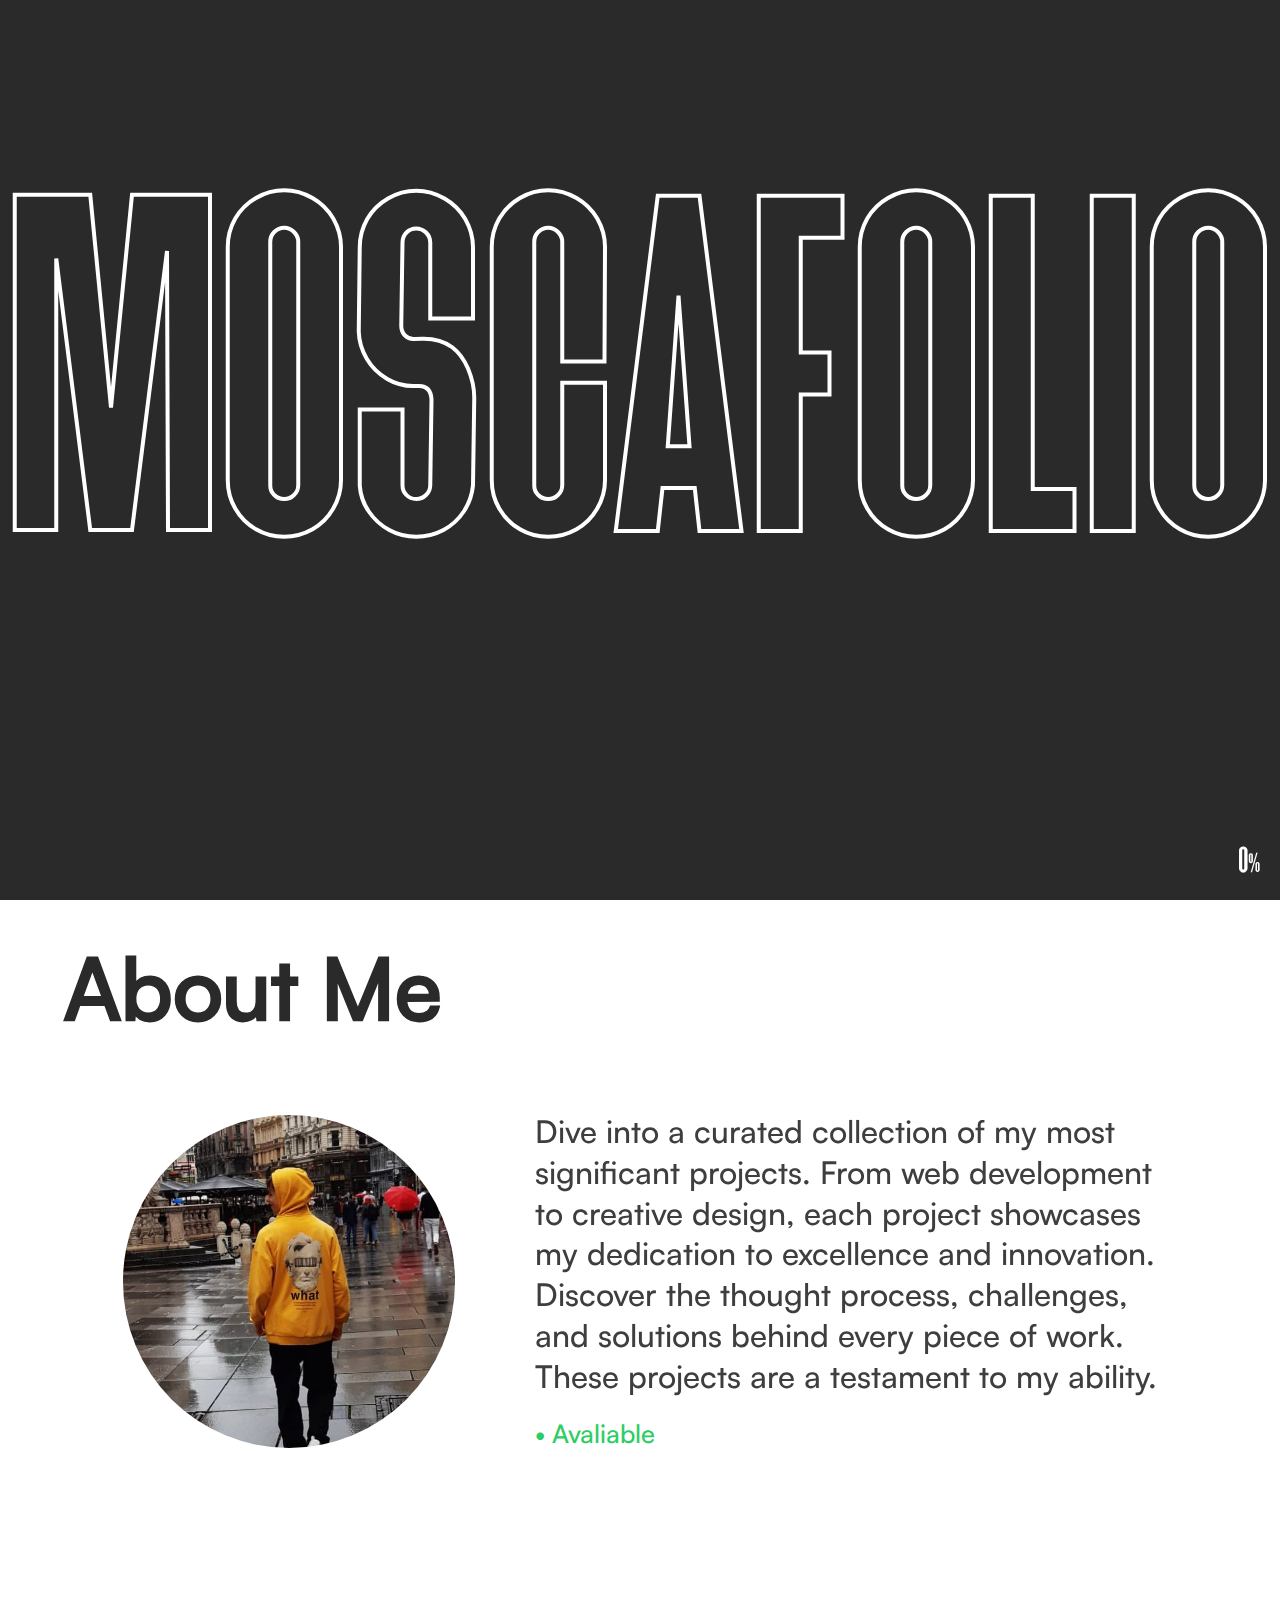
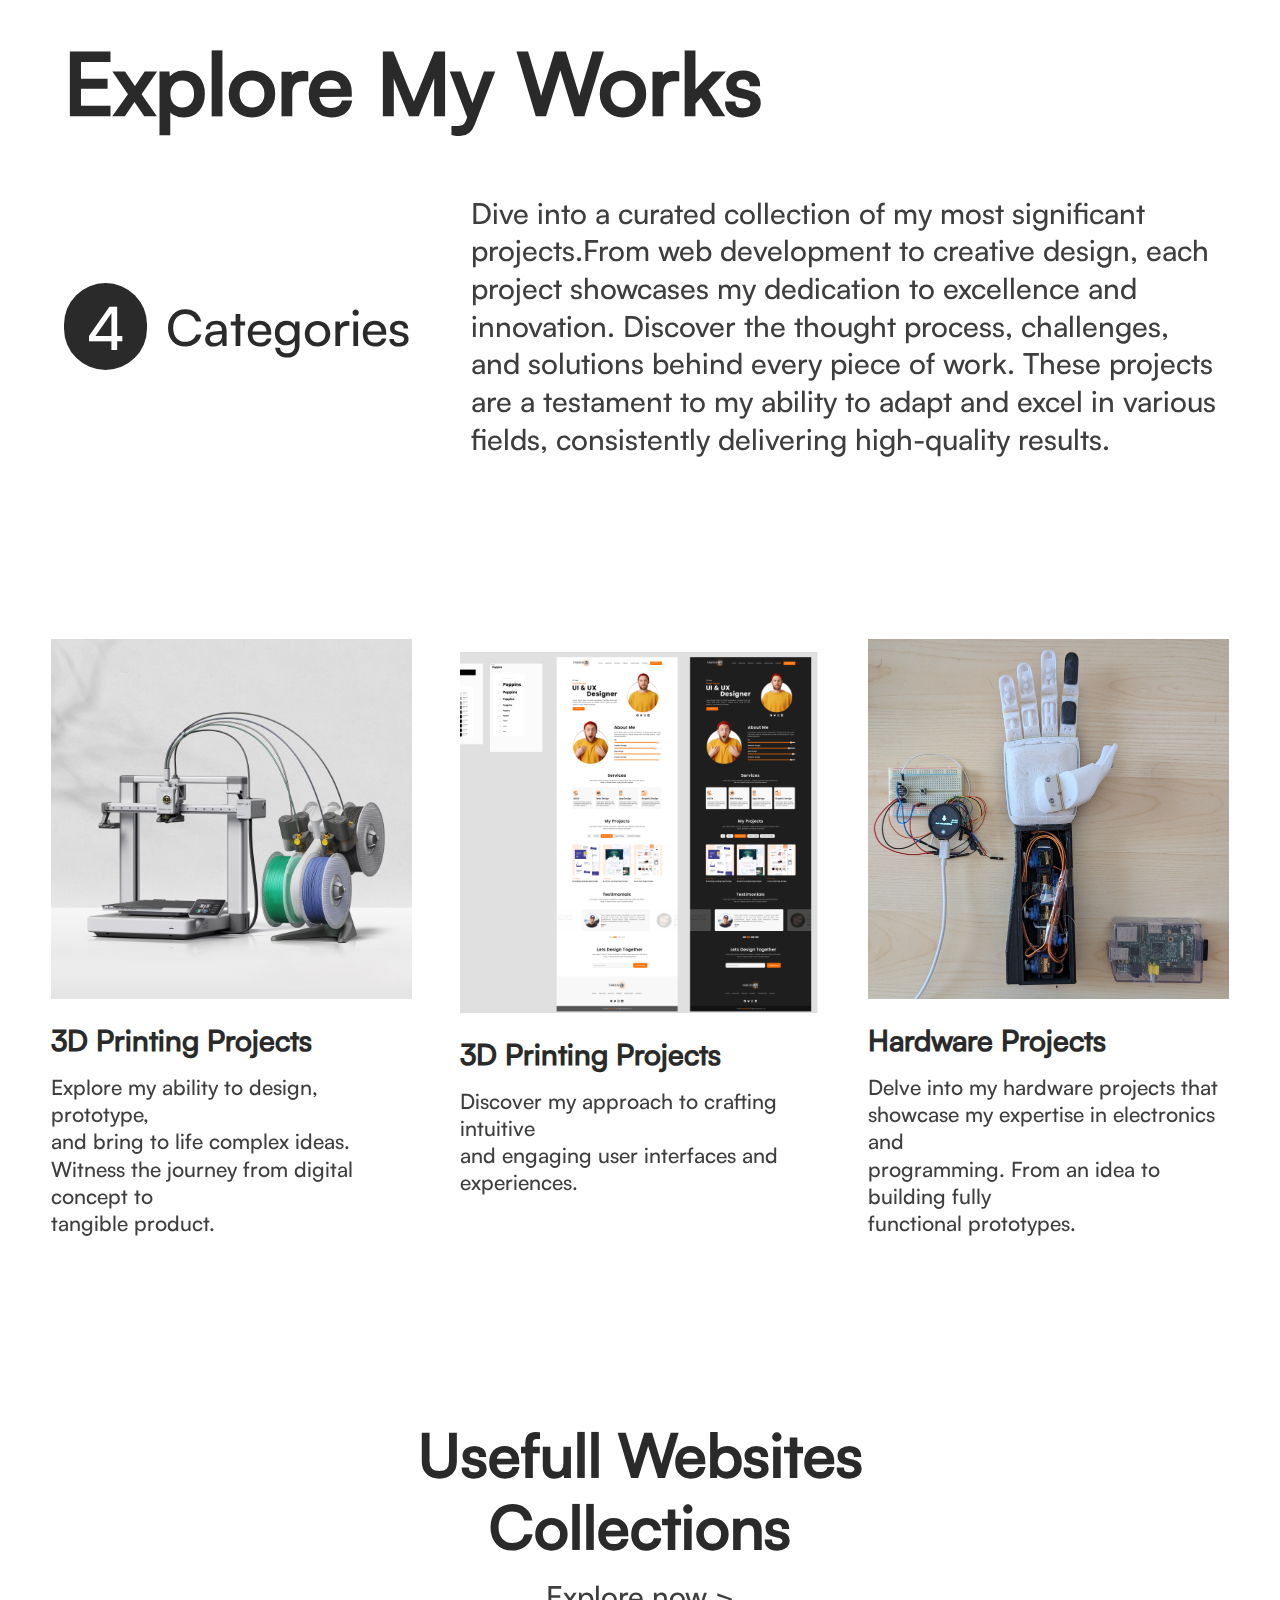
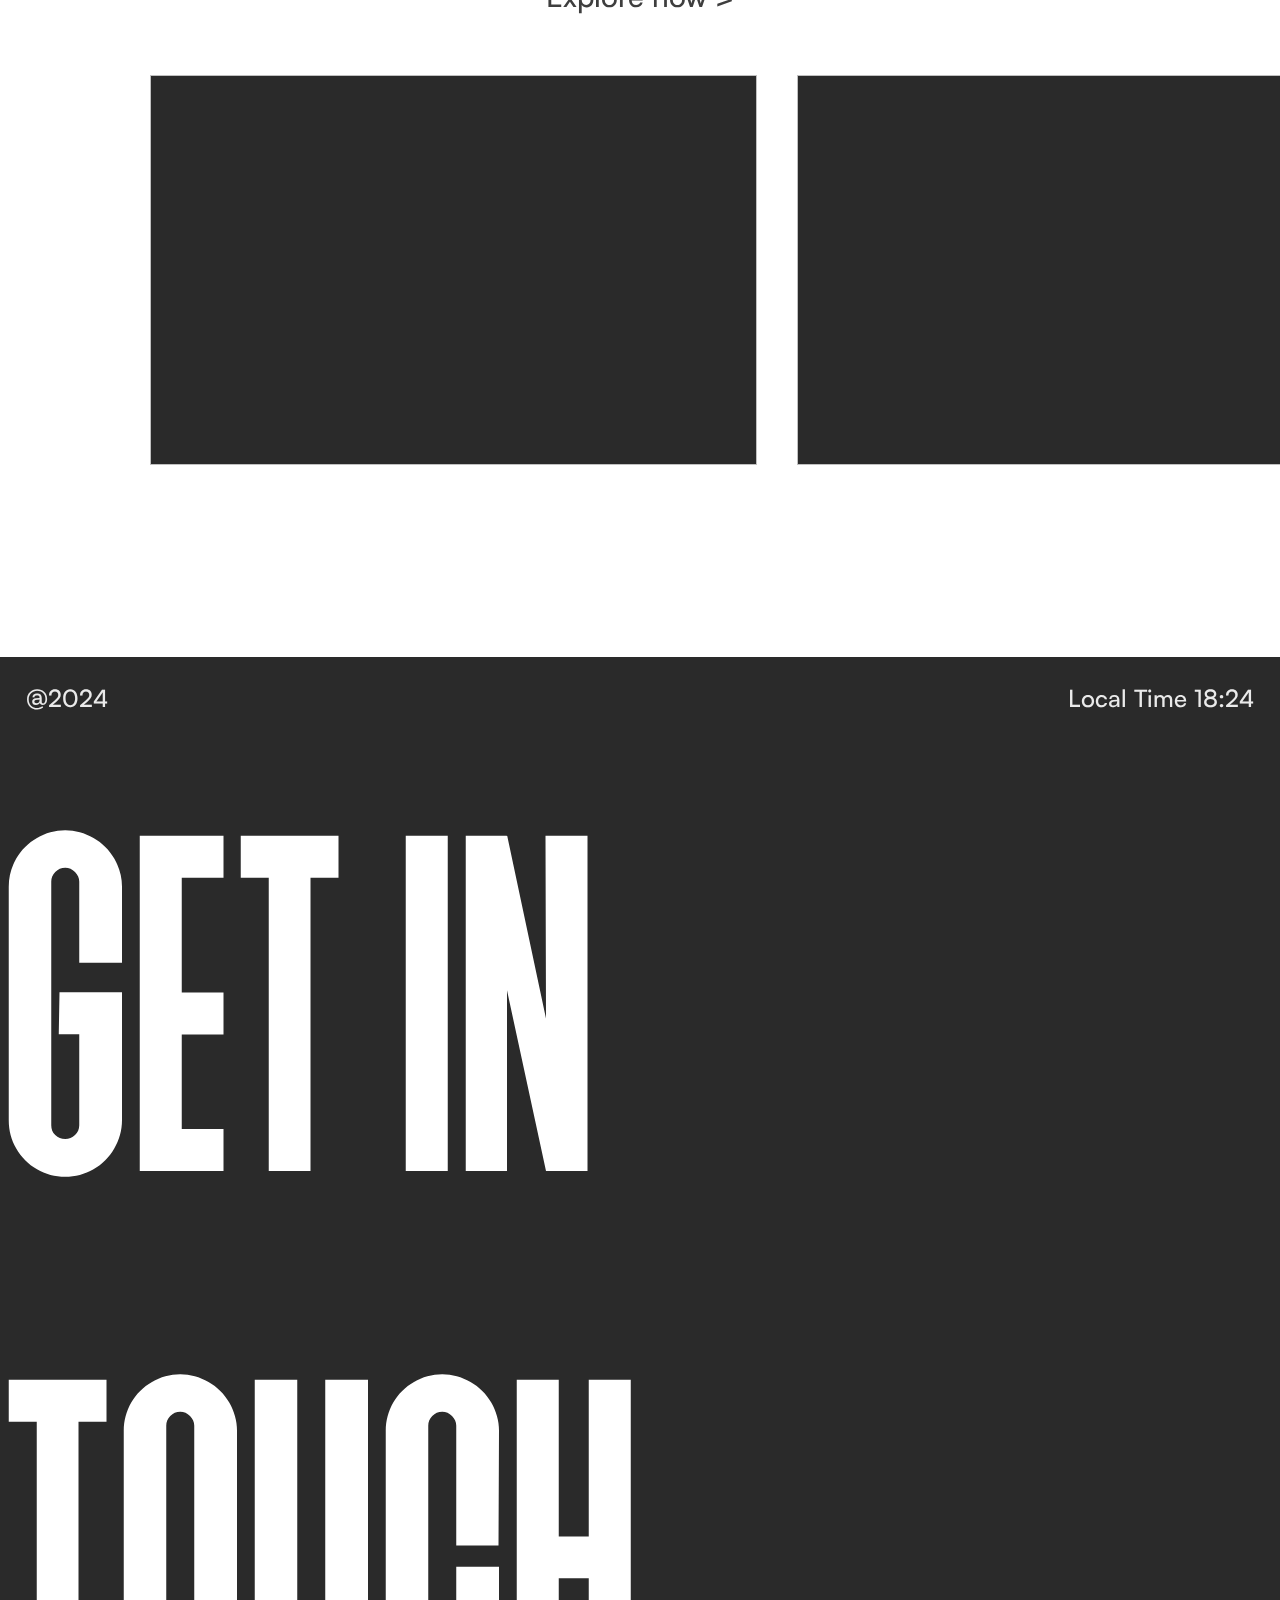
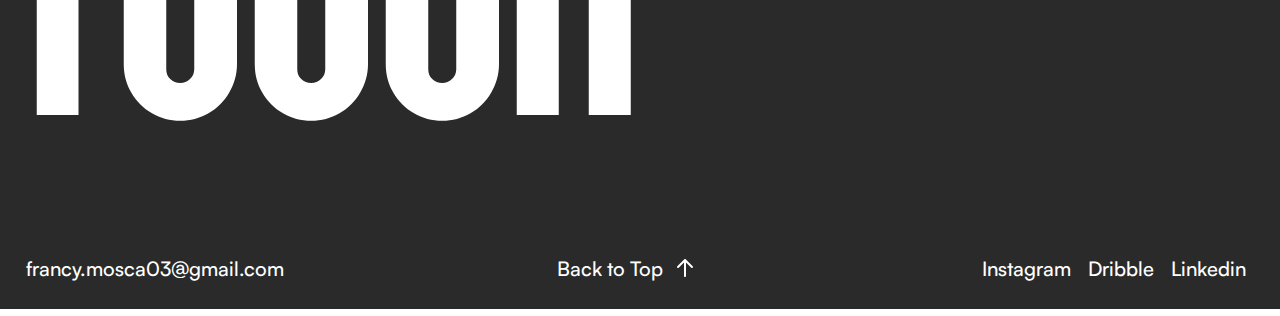
==== commit 8640e88d: "Finisched UI (no responsive)" ====
--- a/index.html
+++ b/index.html
@@ -209,7 +209,7 @@
 
     <div class="CardsSections">
 
-      <div class="card" data-scroll data-scroll-speed="-1">
+      <div class="card" data-scroll data-scroll-speed="-0.7">
         <img src="src/3dPrintingImg.jpeg" data-cursor-text="Explore">
         <div class="textWrapper">
           <h1>3D Printing Projects</h1>
@@ -233,7 +233,7 @@
         </div>
       </div>
 
-      <div class="card" data-scroll data-scroll-speed="1">
+      <div class="card" data-scroll data-scroll-speed="0.7">
         <img src="src/HardwareImg.jpg" data-cursor-text="Explore">
         <div class="textWrapper">
           <h1>Hardware Projects</h1>
@@ -249,19 +249,67 @@
 
     <div class="UsefullWebsites">
 
-      <h1></h1>
-      <p></p>
-      <div class="PreviewWrapper"></div>
-      <img>
-      <img>
-      <img>
-      <img>
-
-    </div>
-
+      <h1>Usefull Websites <br> Collections</h1>
+      <p>Explore now ></p>
+      <div class="PreviewWrapper" data-cursor-text="Drag">
+          <img>
+          <img>
+          <img>
+          <img>
+      </div>
+
+
+    </div>
+
+  
+  
   </section>
 
+  <footer class="HamTriggerClose" data-scroll-section >
+
+    <div class="upperAlign">
+      <p>@2024</p>
+      <p>Local Time 18:24</p>
+
+    </div>
+    <div class="lastText">GET IN TOUCH</div>
+    <div class="lowerAlign" >
+      
+      <div class="emailWrapper">
+        <a class="OutRange" href="#" >
+          <div class="Link magnetic" data-strength="15">
+            <div class="textblock">francy.mosca03@gmail.com</div>
+          </div>
+        </a>
+      </div>
+
+      <div class="backToTop">
+        <span>Back to Top</span>
+        <img src="/src/arrow_white.svg">
+      </div>
+
+      <div class="social"> 
+        <a class="OutRange" href="#" >
+          <div class="Link magnetic" data-strength="15">
+            <div class="textblock">Instagram</div>
+          </div>
+        </a>
+        <a class="OutRange" href="#" >
+          <div class="Link magnetic" data-strength="15">
+            <div class="textblock">Dribble</div>
+          </div>
+        </a>
+        <a class="OutRange" href="#" >
+          <div class="Link magnetic" data-strength="15">
+            <div class="textblock">Linkedin</div>
+          </div>
+        </a>
+      </div>
+
+    </div>
     
+  </footer>
+
 </body>
   <!-- Non posso usare altro JS-->
 
--- a/style.css
+++ b/style.css
@@ -25,7 +25,7 @@
   font-optical-sizing: auto;
   color: var(--black);
   font-weight: 500;
-  overflow-x: hidden; 
+  overflow-x: hidden;
   -ms-overflow-style: none; /* IE e Edge */
   scrollbar-width: none; /* Firefox */
 }
@@ -57,16 +57,20 @@
   font-size: 124px;
   margin: 0;
   color: var(--black);
+  line-height: 120%;
+  font-weight: bold;
 }
 
 p{
   color:--black;  
-  opacity: 80%;
+  opacity: 90%;
   line-height: 130%;
   margin: 0;
   font-optical-sizing: auto;
 
 }
+
+/* #region Loading */
 
 .loading-screen {
   position: fixed;
@@ -114,7 +118,7 @@
   font-size: 3vw;
   color: var(--white);
 }
-
+/* #endregion */
 
 /* #region Header */
 
@@ -139,7 +143,7 @@
   flex-direction: row;
 }
 
-.Link {
+nav .Link {
   width: 3.125rem;
   height: 1rem;
   color: var(--black);
@@ -159,12 +163,12 @@
   align-items: center;
 }
 
-.OutRange:hover .textblock:after {
+nav .OutRange:hover .textblock:after {
   width: 110%;
   left: 0%;
 }
 
-.textblock:after {
+nav .textblock:after {
   content: "";
   pointer-events: none;
   bottom: -0.7rem;
@@ -737,8 +741,6 @@
   justify-content: space-between;
   gap: 48px;
   margin-top: 20vh;
-  margin-bottom: 100vh;
-
 }
 
 .CardsSections .card{
@@ -781,6 +783,124 @@
 
 /* #region UsefullWebsites */
 
-/* #endregion */
-
-
+.UsefullWebsites{
+  margin-top: 20vh;
+}
+
+.UsefullWebsites h1{
+ font-size: 60px;
+ width: 100%;
+text-align: center;
+}
+
+.UsefullWebsites p{
+ font-size: 29px;
+ width: 100%;
+ text-align: center;
+ margin-top: 16px;
+
+}
+
+.UsefullWebsites .PreviewWrapper{
+  overflow-x: scroll !important;
+  display: flex;
+  padding-left: 150px;
+  margin-top: 60px;
+  gap: 40px;
+  padding-right: 150px;
+}
+
+.UsefullWebsites img{
+  width: 607px;
+  height: 390px;
+  background-color: #2a2a2a;
+  flex-shrink: 0; /* Aggiungi questa regola */
+}
+
+
+/* #endregion */
+
+/* #region Footer */
+
+footer{
+  margin-top: 15vw;
+  background-color: var(--black);
+  aspect-ratio: 15/9;
+  width: 100vw;
+  display: flex;
+  align-items: center;
+  justify-content: space-between;
+  flex-direction: column;
+}
+
+footer .lastText{
+  color: var(--white);
+  font-family: "Horgen";
+  font-optical-sizing: auto;
+  font-size: 40vw;
+}
+
+
+footer .upperAlign{
+  width: 100%;
+  color: var(--white);
+  font-size: 24px;
+  display: flex;
+  align-items: center;
+  justify-content: space-between;
+  padding: calc( var(--padding) / 2); 
+}
+
+footer .upperAlign p{
+  padding: 0 2vw;
+}
+
+footer .OutRange{
+  padding: calc( var(--padding) / 6);
+}
+
+footer .lowerAlign{
+  width: 100%;
+  color: var(--white);
+  font-size: 20px;
+  display: flex;
+  align-items: center;
+  justify-content: space-between;
+}
+
+footer .lowerAlign *{
+  color: var(--white);
+
+}
+
+footer .lowerAlign .social{
+  display: flex;
+  align-items: center;
+  justify-content: right;
+  width: 33%;
+  padding-right: 2vw;
+
+}
+
+footer .lowerAlign  .backToTop{
+  width: 33%; 
+  text-align: center;
+  display: flex;
+  justify-content: center;
+  align-items: center;
+  gap:10px
+}
+
+.backToTop img{
+  transform: rotate(180deg);
+  width: 24px;
+  
+}
+
+footer .lowerAlign .emailWrapper{
+  width: 33%;
+  box-sizing: border-box;
+  padding-left: 2vw;
+}
+/* #endregion */
+
